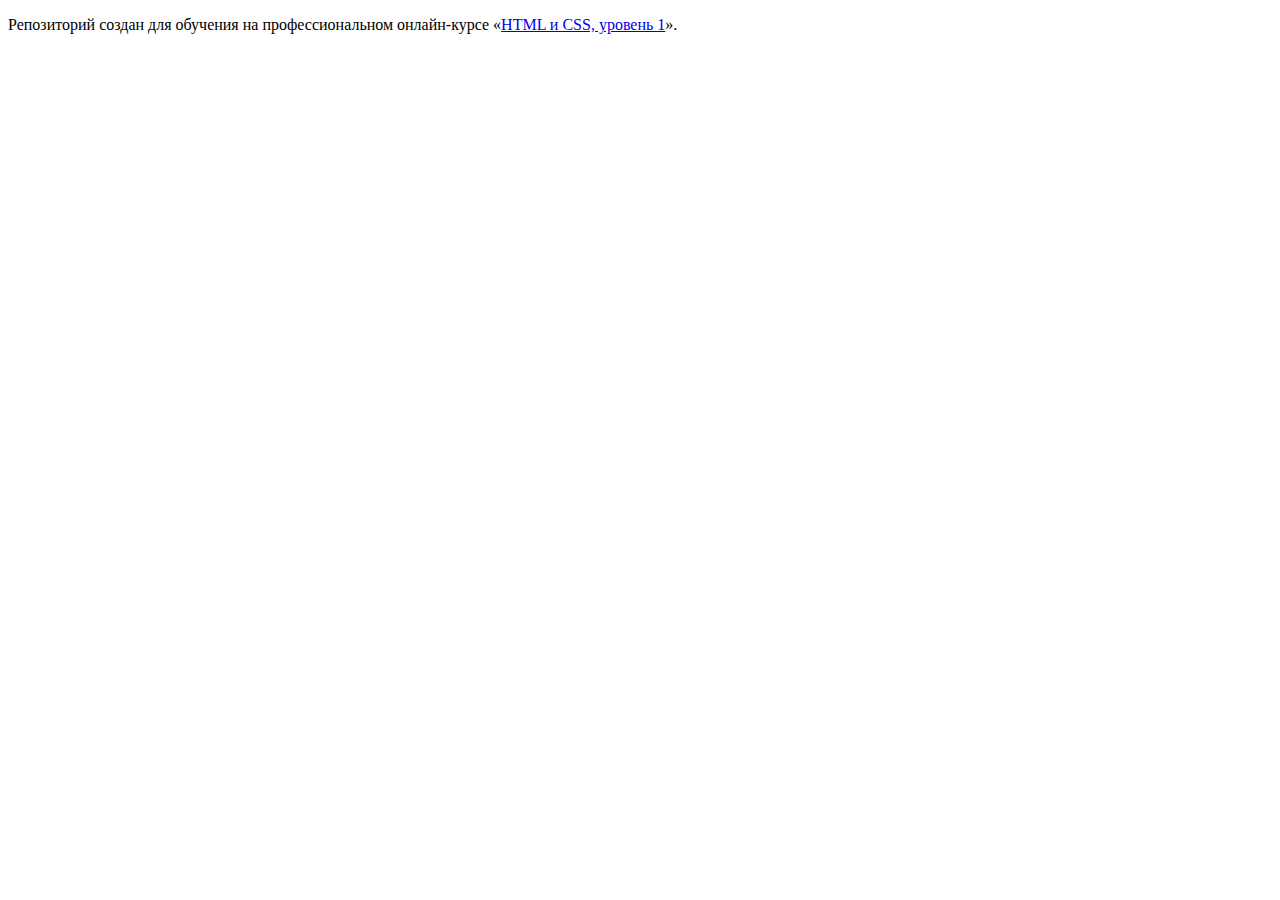
==== index.html @ ccfa24c3 ":hatching_chick:" ====
<!DOCTYPE html>
<html lang="ru">
  <head>
    <meta charset="utf-8">
    <title>HTML Academy: Барбершоп</title>
  </head>
  <body>

    <p>Репозиторий создан для обучения на профессиональном онлайн‑курсе «<a href="https://htmlacademy.ru/intensive/htmlcss">HTML и CSS, уровень 1</a>».</p>

  </body>
</html>
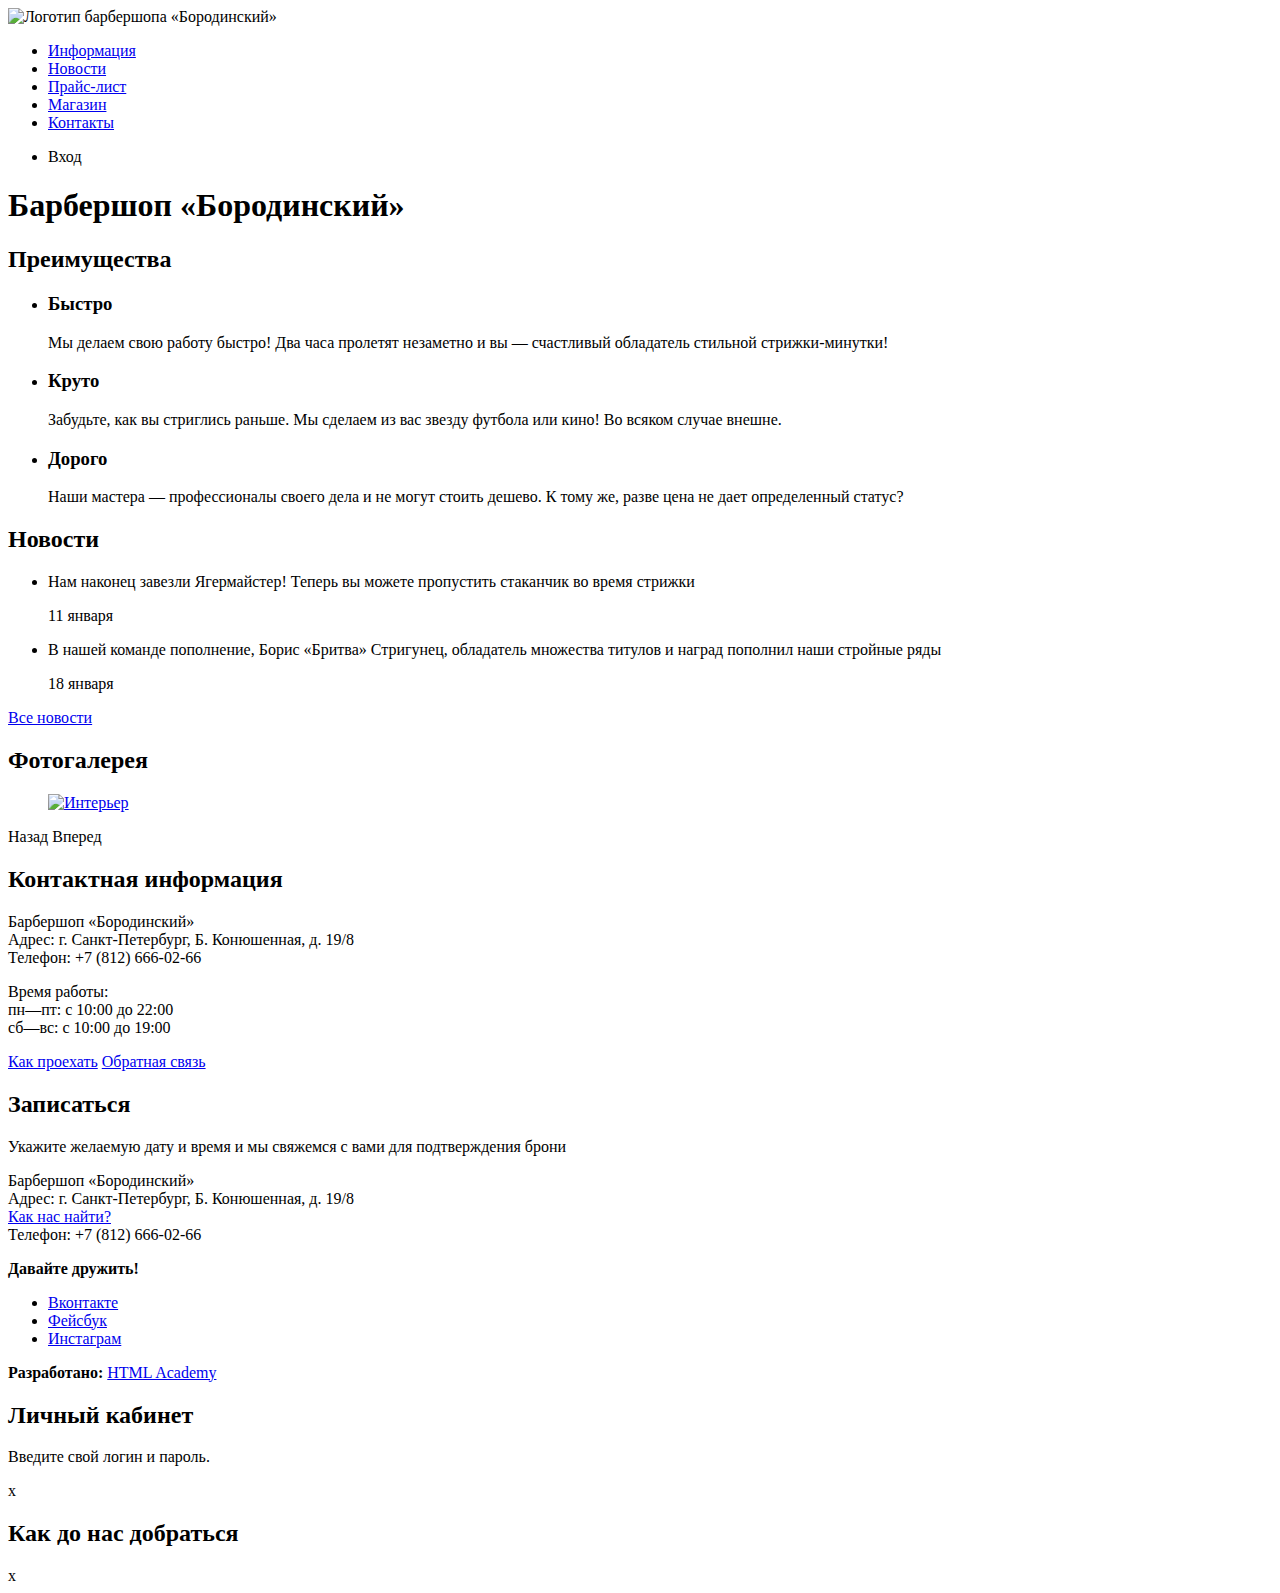
==== commit 868f2063: "Тренировка верстки" ====
--- a/index.html
+++ b/index.html
@@ -2,11 +2,125 @@
 <html lang="ru">
   <head>
     <meta charset="utf-8">
-    <title>HTML Academy: Барбершоп</title>
+    <title>Барбершоп «Бородинский»</title>
   </head>
   <body>
+    <header class="main-header">
+      <nav class="main-navigation">
+        <a class="main-header-logo">
+          <img src="img/index-logo.svg" width="368" height="153" alt="Логотип барбершопа «Бородинский»">
+        </a>
+        <ul class="site-navigation">
+          <li><a href="info.html">Информация</a></li>
+          <li><a href="news.html">Новости</a></li>
+          <li><a href="price.html">Прайс-лист</a></li>
+          <li><a href="catalog.html">Магазин</a></li>
+          <li><a href="contacts.html">Контакты</a></li>
+        </ul>
+        <ul class="user-navigation">
+          <li class="login-link">Вход</li>
+        </ul>
+      </nav>
+    </header>
+    <main class="container">
 
-    <p>Репозиторий создан для обучения на профессиональном онлайн‑курсе «<a href="https://htmlacademy.ru/intensive/htmlcss">HTML и CSS, уровень 1</a>».</p>
+      <h1 class="visually-hidden">Барбершоп «Бородинский»</h1>
 
+      <section class="features">
+        <h2 class="visually-hidden">Преимущества</h2>
+        <ul class="features-list">
+          <li class="feature-item">
+            <h3>Быстро</h3>
+            <p>Мы делаем свою работу быстро! Два часа пролетят незаметно и вы — счастливый обладатель стильной стрижки-минутки!</p>
+          </li>
+          <li class="feature-item">
+            <h3>Круто</h3>
+            <p>Забудьте, как вы стриглись раньше. Мы сделаем из вас звезду футбола или кино! Во всяком случае внешне.</p>
+          </li>
+          <li class="feature-item">
+            <h3>Дорого</h3>
+            <p>Наши мастера — профессионалы своего дела и не могут стоить дешево. К тому же, разве цена не дает определенный статус?</p>
+          </li>
+        </ul>
+      </section>
+
+      <section class="news">
+        <h2>Новости</h2>
+        <ul class="news-list">
+          <li class="news-item">
+            <p>Нам наконец завезли Ягермайстер! Теперь вы можете пропустить стаканчик во время стрижки</p>
+            <time datetime="2016-01-11">11 января</time>
+          </li>
+          <li class="news-item">
+            <p>В нашей команде пополнение, Борис «Бритва» Стригунец, обладатель множества титулов и наград пополнил наши стройные ряды</p>
+            <time datetime="2016-01-18">18 января</time>
+          </li>
+        </ul>
+        <a class="button" href="news.html">Все новости</a>
+      </section>
+
+      <section class="gallery">
+        <h2>Фотогалерея</h2>
+        <figure class="gallery-content">
+          <a href="#"><img src="img/studio.jpg" width="286" height="164" alt="Интерьер"></a>
+        </figure>
+        <span class="button gallery-button gallery-button-back">Назад</span>
+        <span class="button gallery-button gallery-button-next">Вперед</span>
+      </section>
+
+       <section class="contacts">
+        <h2>Контактная информация</h2>
+        <p>
+           Барбершоп «Бородинский»<br>
+           Адрес: г. Санкт-Петербург, Б. Конюшенная, д. 19/8<br>
+           Телефон: +7 (812) 666-02-66
+        </p>
+        <p>
+          Время работы:<br>
+          пн—пт: с 10:00 до 22:00<br>
+          сб—вс: с 10:00 до 19:00
+        </p>
+        <a class="button" href="map.html">Как проехать</a>
+        <a class="button" href="contacts.html">Обратная связь</a>
+      </section>
+
+      <section class="appointment">
+        <h2>Записаться</h2>
+        <p class="appointment-info">Укажите желаемую дату и время и мы свяжемся с вами для подтверждения брони</p>
+        <!-- Здесь будет форма -->
+      </section>
+    </main>
+    <footer class="main-footer">
+      <p class="footer-contacts">
+        Барбершоп «Бородинский»<br>
+        Адрес: г. Санкт-Петербург, Б. Конюшенная, д. 19/8<br>
+        <a href="map.html">Как нас найти?</a><br>
+        Телефон: +7 (812) 666-02-66
+      </p>
+      <div class="footer-social">
+        <b>Давайте дружить!</b>
+        <ul>
+          <li><a class="social-button" href="#">Вконтакте</a></li>
+          <li><a class="social-button" href="#">Фейсбук</a></li>
+          <li><a class="social-button" href="#">Инстаграм</a></li>
+        </ul>
+      </div>
+      <p class="footer-copyright">
+        <b>Разработано:</b>
+        <a class="button" href="https://htmlacademy.ru">HTML Academy</a>
+      </p>
+    </footer>
+
+    <section class="modal modal-login">
+      <h2>Личный кабинет</h2>
+      <p>Введите свой логин и пароль.</p>
+      <!-- Здесь будет форма -->
+      <span class="modal-close">x</span>
+    </section>
+
+    <section class="modal modal-map">
+      <h2 class="visually-hidden">Как до нас добраться</h2>
+      <span class="modal-close">x</span>
+    </section>
   </body>
 </html>
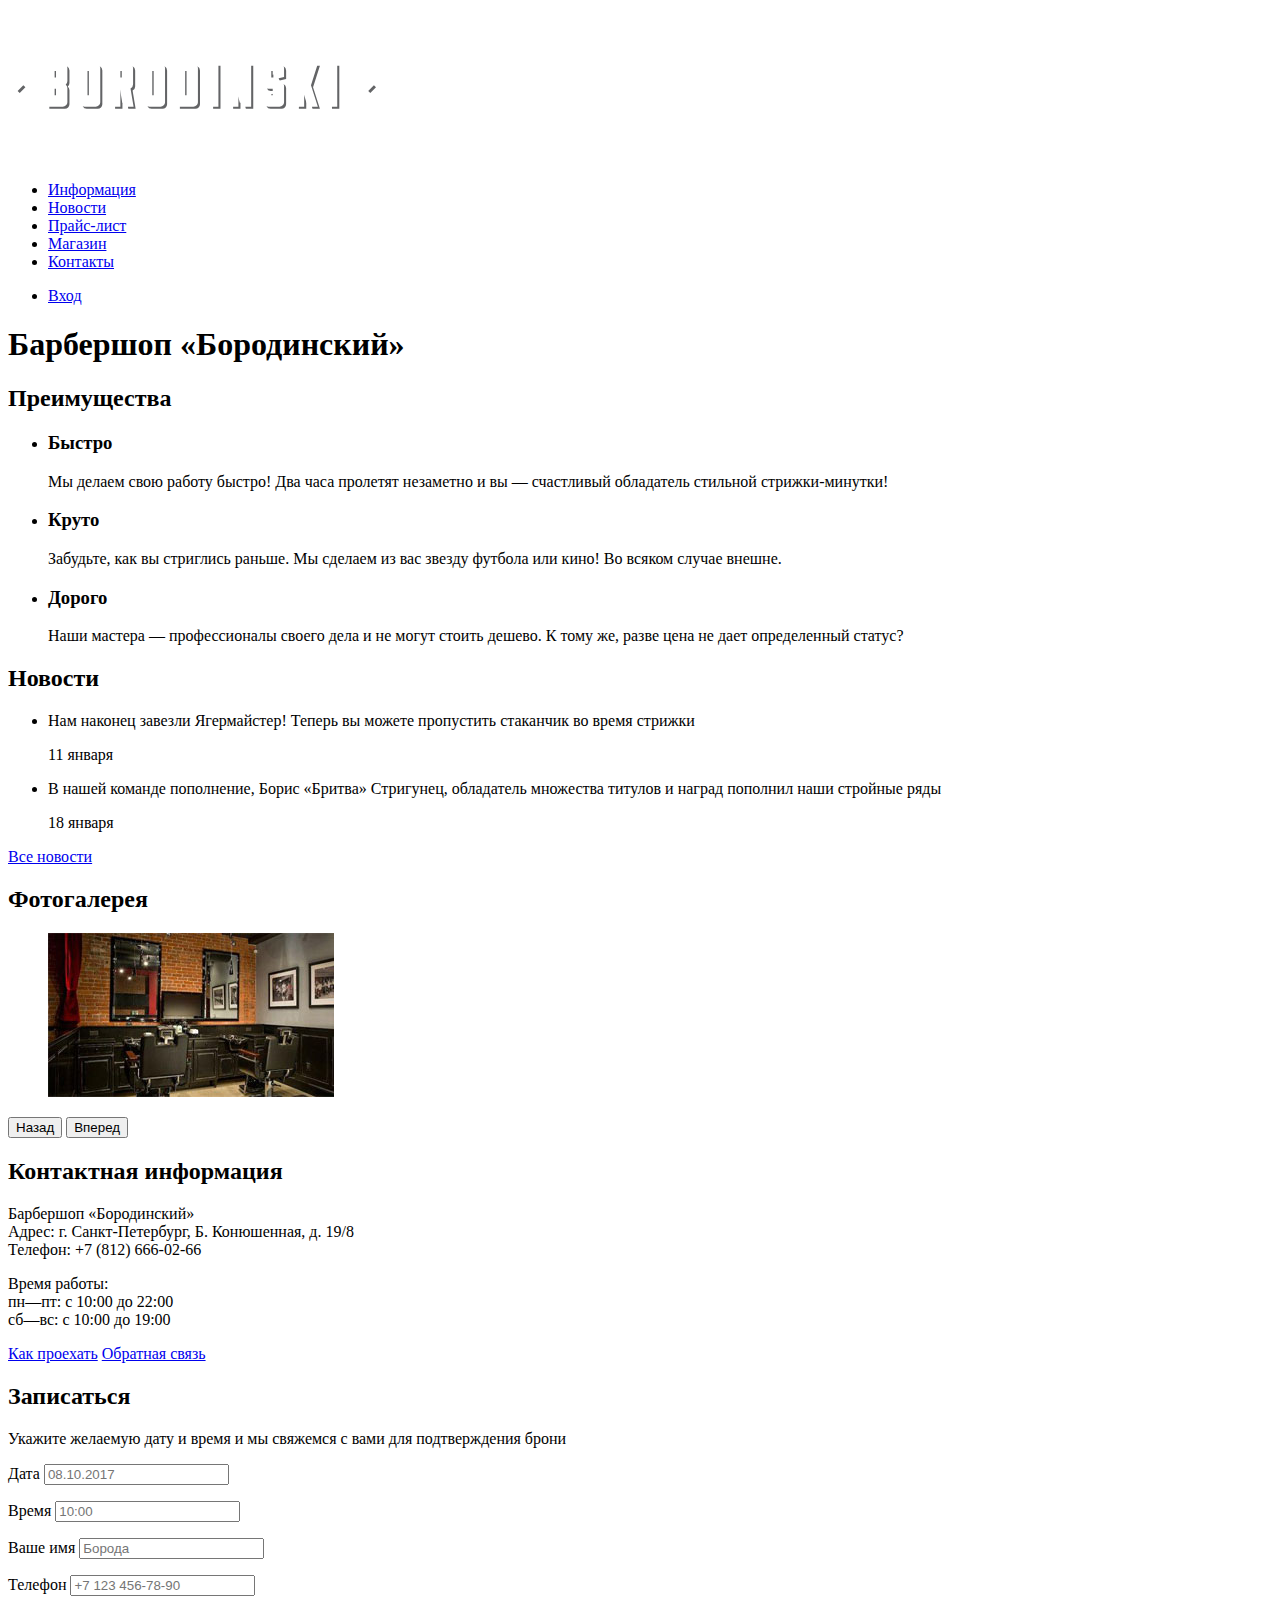
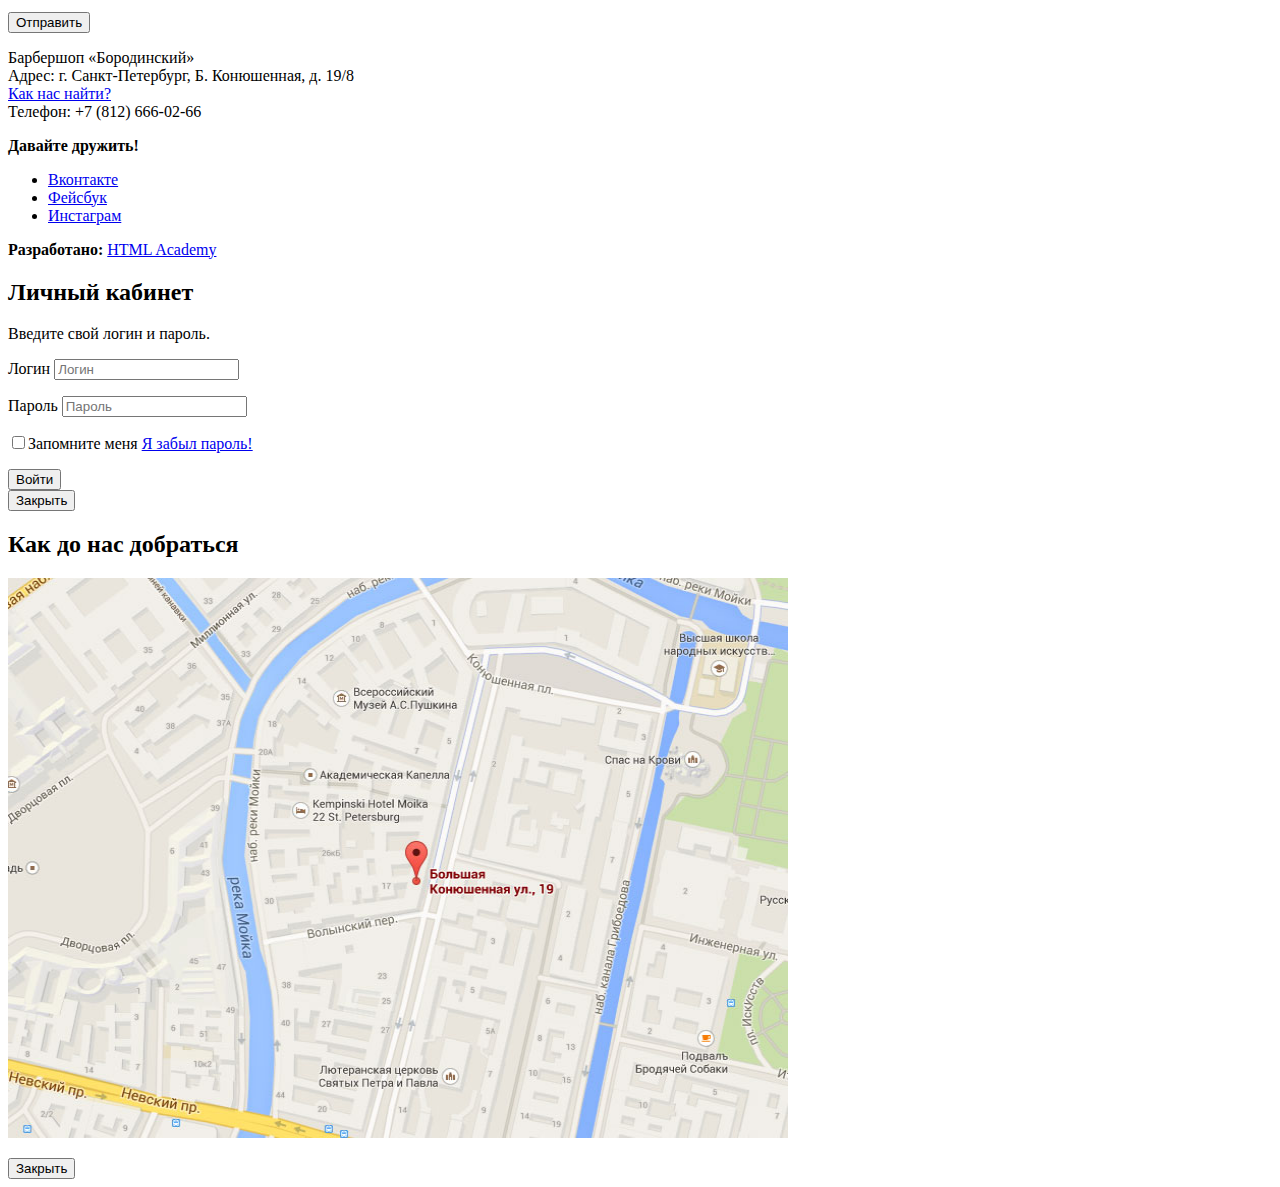
==== commit bb72046f: "Добавлены кнопки, формы" ====
--- a/index.html
+++ b/index.html
@@ -18,7 +18,9 @@
           <li><a href="contacts.html">Контакты</a></li>
         </ul>
         <ul class="user-navigation">
-          <li class="login-link">Вход</li>
+          <li>
+            <a class="login-link" href="login.html">Вход</a>
+          </li>
         </ul>
       </nav>
     </header>
@@ -64,8 +66,8 @@
         <figure class="gallery-content">
           <a href="#"><img src="img/studio.jpg" width="286" height="164" alt="Интерьер"></a>
         </figure>
-        <span class="button gallery-button gallery-button-back">Назад</span>
-        <span class="button gallery-button gallery-button-next">Вперед</span>
+        <button class="button gallery-button gallery-button-back" type="button">Назад</button>
+        <button class="button gallery-button gallery-button-next" type="button">Вперед</button>
       </section>
 
        <section class="contacts">
@@ -87,7 +89,25 @@
       <section class="appointment">
         <h2>Записаться</h2>
         <p class="appointment-info">Укажите желаемую дату и время и мы свяжемся с вами для подтверждения брони</p>
-        <!-- Здесь будет форма -->
+        <form class="appointment-form" action="https://echo.htmlacademy.ru" method="post">
+          <p class="appointment-item">
+            <label for="appointment-date">Дата</label>
+            <input type="text" id="appointment-date" name="date" value="" placeholder="08.10.2017">
+          </p>
+          <p class="appointment-item">
+            <label for="appointment-time">Время</label>
+            <input type="text" id="appointment-time" name="time" value="" placeholder="10:00">
+          </p>
+          <p>
+            <label for="appointment-name">Ваше имя</label>
+            <input type="text" id="appointment-name" name="name" value="" placeholder="Борода">
+          </p>
+          <p>
+            <label for="appointment-tel">Телефон</label>
+            <input type="tel" id="appointment-tel" name="phone" value="" placeholder="+7 123 456-78-90">
+          </p>
+          <button class="button" type="submit">Отправить</button>
+        </form>
       </section>
     </main>
     <footer class="main-footer">
@@ -114,13 +134,32 @@
     <section class="modal modal-login">
       <h2>Личный кабинет</h2>
       <p>Введите свой логин и пароль.</p>
-      <!-- Здесь будет форма -->
-      <span class="modal-close">x</span>
+      <form class="login-form" action="https:/echo.htmlacademy.ru" method="post">
+        <p>
+          <label class="visually-hidden" for="user-login">Логин</label>
+          <input class="login-icon-user" id="user-login" type="text" name="login" placeholder="Логин">
+        </p>
+        <p>
+          <label class="visually-hidden" for="user-password">Пароль</label>
+          <input class="login-icon-password" id="user-password" type="password" name="password" placeholder="Пароль">
+        </p>
+        <p class="login-password-info">
+          <label class="login-checkbox"><input type="checkbox" name="remember">Запомните меня</label>
+          <a class="restore" href="#">Я забыл пароль!</a>
+        </p>
+        <button class="button" type="submit">
+          Войти
+        </button>
+      </form>
+      <button class="modal-close" type="button">Закрыть</button>
     </section>
 
     <section class="modal modal-map">
       <h2 class="visually-hidden">Как до нас добраться</h2>
-      <span class="modal-close">x</span>
+      <p>
+        <img src="img/map.jpg" width="780" height="560" alt="Офис компании по адресу ул. Большая Конюшенная 19/8, Санкт-Петербург">
+      </p>
+      <button class="modal-close" type="button">Закрыть</button>
     </section>
   </body>
 </html>
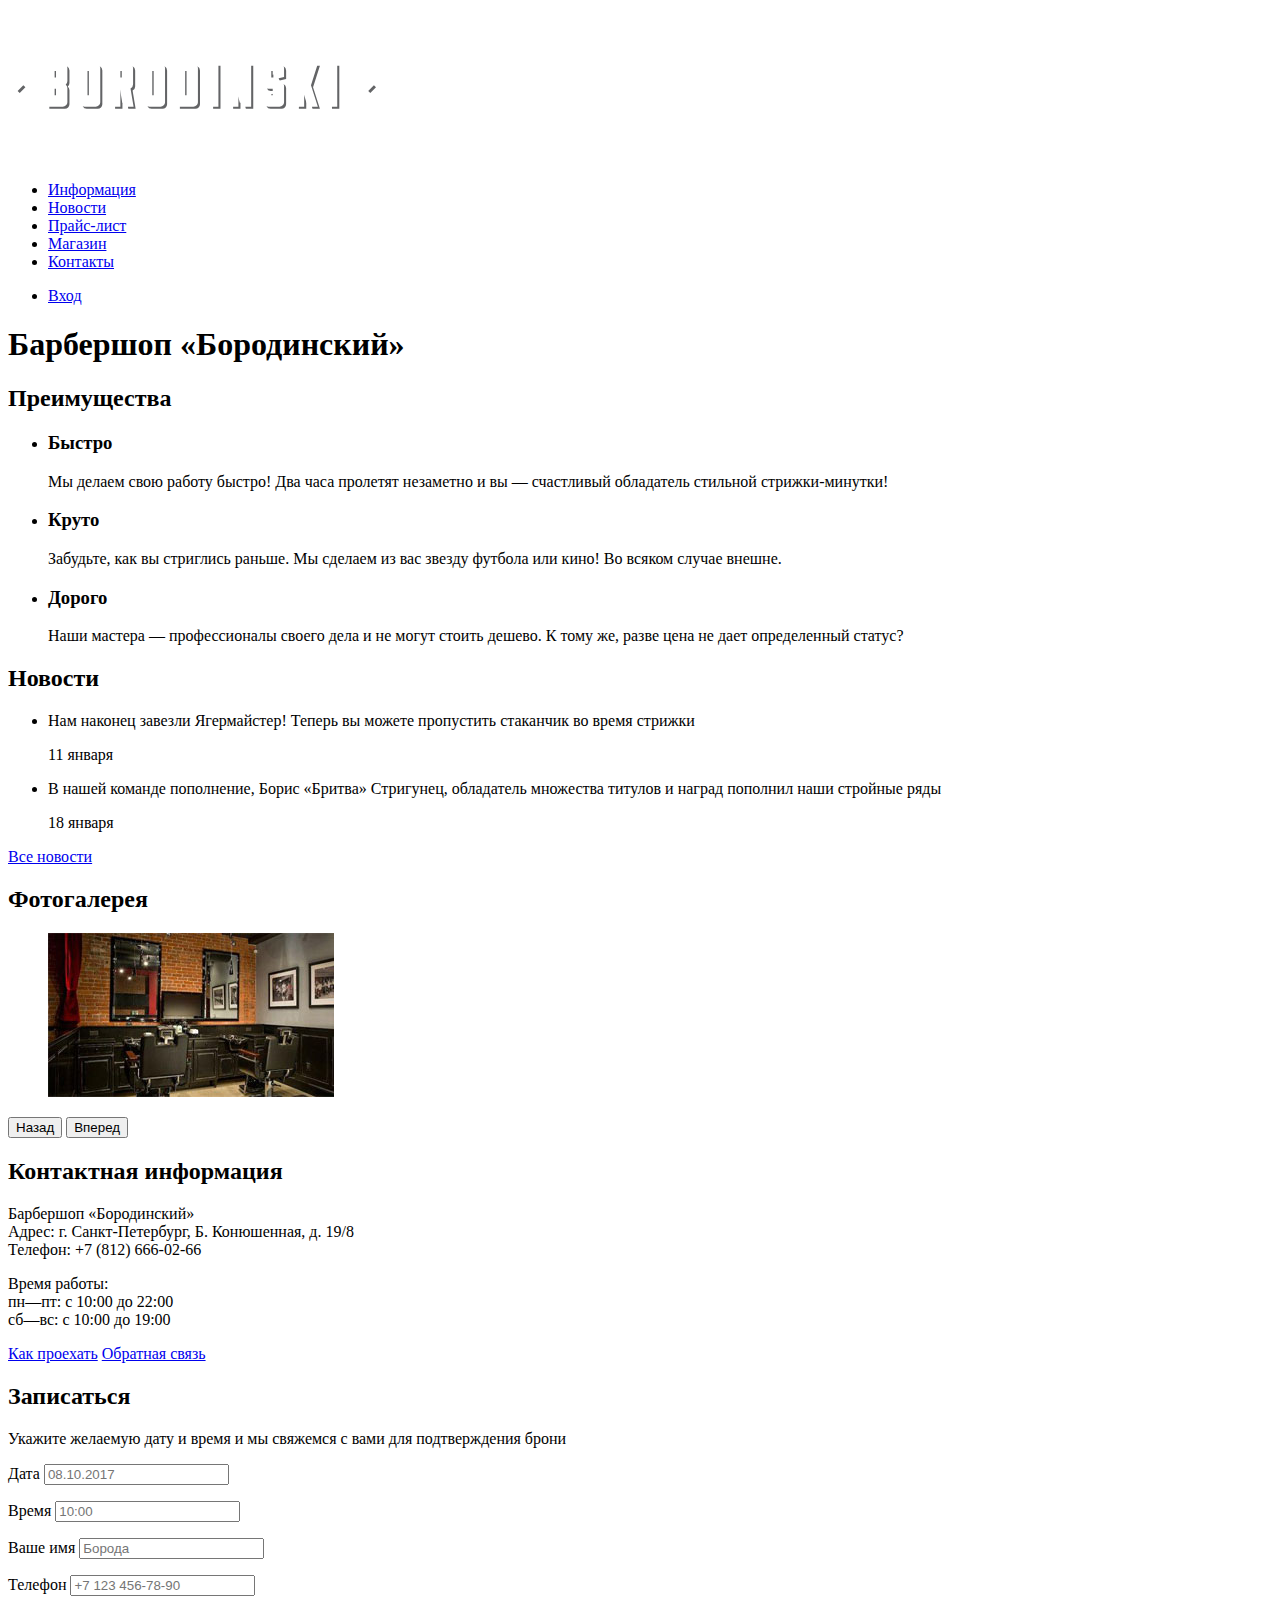
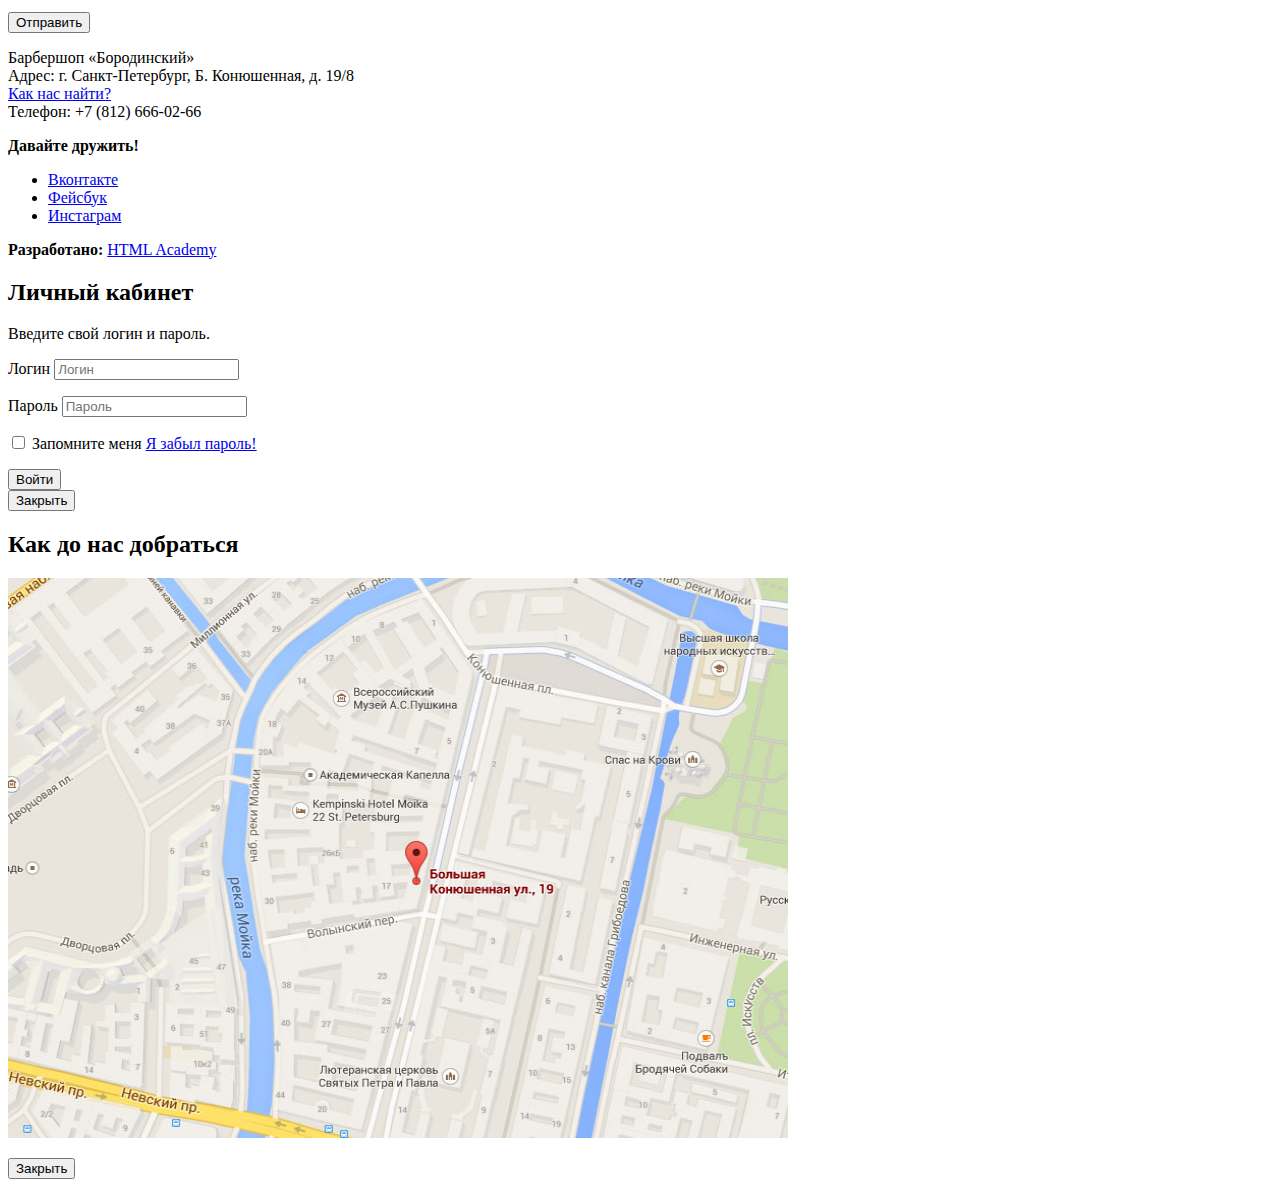
==== commit a8cc9456: "Сделана базовая стилизация страницы Барбершопа" ====
--- a/index.html
+++ b/index.html
@@ -3,6 +3,8 @@
   <head>
     <meta charset="utf-8">
     <title>Барбершоп «Бородинский»</title>
+    <link href="https://fonts.googleapis.com/css?family=PT+Sans+Narrow:400,700&amp;subset=latin,cyrillic" rel="stylesheet">
+    <link href="css/normalize.css" rel="stylesheet">
   </head>
   <body>
     <header class="main-header">
@@ -46,69 +48,73 @@
         </ul>
       </section>
 
-      <section class="news">
-        <h2>Новости</h2>
-        <ul class="news-list">
-          <li class="news-item">
-            <p>Нам наконец завезли Ягермайстер! Теперь вы можете пропустить стаканчик во время стрижки</p>
-            <time datetime="2016-01-11">11 января</time>
-          </li>
-          <li class="news-item">
-            <p>В нашей команде пополнение, Борис «Бритва» Стригунец, обладатель множества титулов и наград пополнил наши стройные ряды</p>
-            <time datetime="2016-01-18">18 января</time>
-          </li>
-        </ul>
-        <a class="button" href="news.html">Все новости</a>
-      </section>
+      <div class="index-columns">
+        <section class="news">
+          <h2>Новости</h2>
+          <ul class="news-list">
+            <li class="news-item">
+              <p>Нам наконец завезли Ягермайстер! Теперь вы можете пропустить стаканчик во время стрижки</p>
+              <time datetime="2016-01-11">11 января</time>
+            </li>
+            <li class="news-item">
+              <p>В нашей команде пополнение, Борис «Бритва» Стригунец, обладатель множества титулов и наград пополнил наши стройные ряды</p>
+              <time datetime="2016-01-18">18 января</time>
+            </li>
+          </ul>
+          <a class="button" href="news.html">Все новости</a>
+        </section>
 
-      <section class="gallery">
-        <h2>Фотогалерея</h2>
-        <figure class="gallery-content">
-          <a href="#"><img src="img/studio.jpg" width="286" height="164" alt="Интерьер"></a>
-        </figure>
-        <button class="button gallery-button gallery-button-back" type="button">Назад</button>
-        <button class="button gallery-button gallery-button-next" type="button">Вперед</button>
-      </section>
+        <section class="gallery">
+          <h2>Фотогалерея</h2>
+          <figure class="gallery-content">
+            <a href="#"><img src="img/studio.jpg" width="286" height="164" alt="Интерьер"></a>
+          </figure>
+          <button class="button gallery-button gallery-button-back" type="button">Назад</button>
+          <button class="button gallery-button gallery-button-next" type="button">Вперед</button>
+        </section>
+      </div>
 
-       <section class="contacts">
-        <h2>Контактная информация</h2>
-        <p>
-           Барбершоп «Бородинский»<br>
-           Адрес: г. Санкт-Петербург, Б. Конюшенная, д. 19/8<br>
-           Телефон: +7 (812) 666-02-66
-        </p>
-        <p>
-          Время работы:<br>
-          пн—пт: с 10:00 до 22:00<br>
-          сб—вс: с 10:00 до 19:00
-        </p>
-        <a class="button" href="map.html">Как проехать</a>
-        <a class="button" href="contacts.html">Обратная связь</a>
-      </section>
-
-      <section class="appointment">
-        <h2>Записаться</h2>
-        <p class="appointment-info">Укажите желаемую дату и время и мы свяжемся с вами для подтверждения брони</p>
-        <form class="appointment-form" action="https://echo.htmlacademy.ru" method="post">
-          <p class="appointment-item">
-            <label for="appointment-date">Дата</label>
-            <input type="text" id="appointment-date" name="date" value="" placeholder="08.10.2017">
-          </p>
-          <p class="appointment-item">
-            <label for="appointment-time">Время</label>
-            <input type="text" id="appointment-time" name="time" value="" placeholder="10:00">
+      <div class="index-columns">
+        <section class="contacts">
+          <h2>Контактная информация</h2>
+          <p>
+             Барбершоп «Бородинский»<br>
+             Адрес: г. Санкт-Петербург, Б. Конюшенная, д. 19/8<br>
+             Телефон: +7 (812) 666-02-66
           </p>
           <p>
-            <label for="appointment-name">Ваше имя</label>
-            <input type="text" id="appointment-name" name="name" value="" placeholder="Борода">
+            Время работы:<br>
+            пн—пт: с 10:00 до 22:00<br>
+            сб—вс: с 10:00 до 19:00
           </p>
-          <p>
-            <label for="appointment-tel">Телефон</label>
-            <input type="tel" id="appointment-tel" name="phone" value="" placeholder="+7 123 456-78-90">
-          </p>
-          <button class="button" type="submit">Отправить</button>
-        </form>
-      </section>
+          <a class="button" href="map.html">Как проехать</a>
+          <a class="button" href="contacts.html">Обратная связь</a>
+        </section>
+
+        <section class="appointment">
+          <h2>Записаться</h2>
+          <p class="appointment-info">Укажите желаемую дату и время и мы свяжемся с вами для подтверждения брони</p>
+          <form class="appointment-form" action="https://echo.htmlacademy.ru" method="post">
+            <p class="appointment-item">
+              <label for="appointment-date">Дата</label>
+              <input id="appointment-date" type="text" name="date" value="" placeholder="08.10.2017">
+            </p>
+            <p class="appointment-item">
+              <label for="appointment-time">Время</label>
+              <input id="appointment-time" type="text" name="time" value="" placeholder="10:00">
+            </p>
+            <p class="appointment-item">
+              <label for="appointment-name">Ваше имя</label>
+              <input id="appointment-name" type="text" name="name" value="" placeholder="Борода">
+            </p>
+            <p class="appointment-item">
+              <label for="appointment-phone">Телефон</label>
+              <input id="appointment-phone" type="tel" name="phone" value="" placeholder="+7 123 456-78-90">
+            </p>
+            <button class="button" type="submit">Отправить</button>
+          </form>
+        </section>
+      </div>
     </main>
     <footer class="main-footer">
       <p class="footer-contacts">
@@ -134,7 +140,7 @@
     <section class="modal modal-login">
       <h2>Личный кабинет</h2>
       <p>Введите свой логин и пароль.</p>
-      <form class="login-form" action="https:/echo.htmlacademy.ru" method="post">
+      <form class="login-form" action="https://echo.htmlacademy.ru" method="post">
         <p>
           <label class="visually-hidden" for="user-login">Логин</label>
           <input class="login-icon-user" id="user-login" type="text" name="login" placeholder="Логин">
@@ -144,12 +150,14 @@
           <input class="login-icon-password" id="user-password" type="password" name="password" placeholder="Пароль">
         </p>
         <p class="login-password-info">
-          <label class="login-checkbox"><input type="checkbox" name="remember">Запомните меня</label>
+          <label class="login-checkbox">
+            <input type="checkbox" name="remember" class="visually-hidden">
+            <span class="checkbox-indicator"></span>
+            Запомните меня
+          </label>
           <a class="restore" href="#">Я забыл пароль!</a>
         </p>
-        <button class="button" type="submit">
-          Войти
-        </button>
+        <button class="button" type="submit">Войти</button>
       </form>
       <button class="modal-close" type="button">Закрыть</button>
     </section>
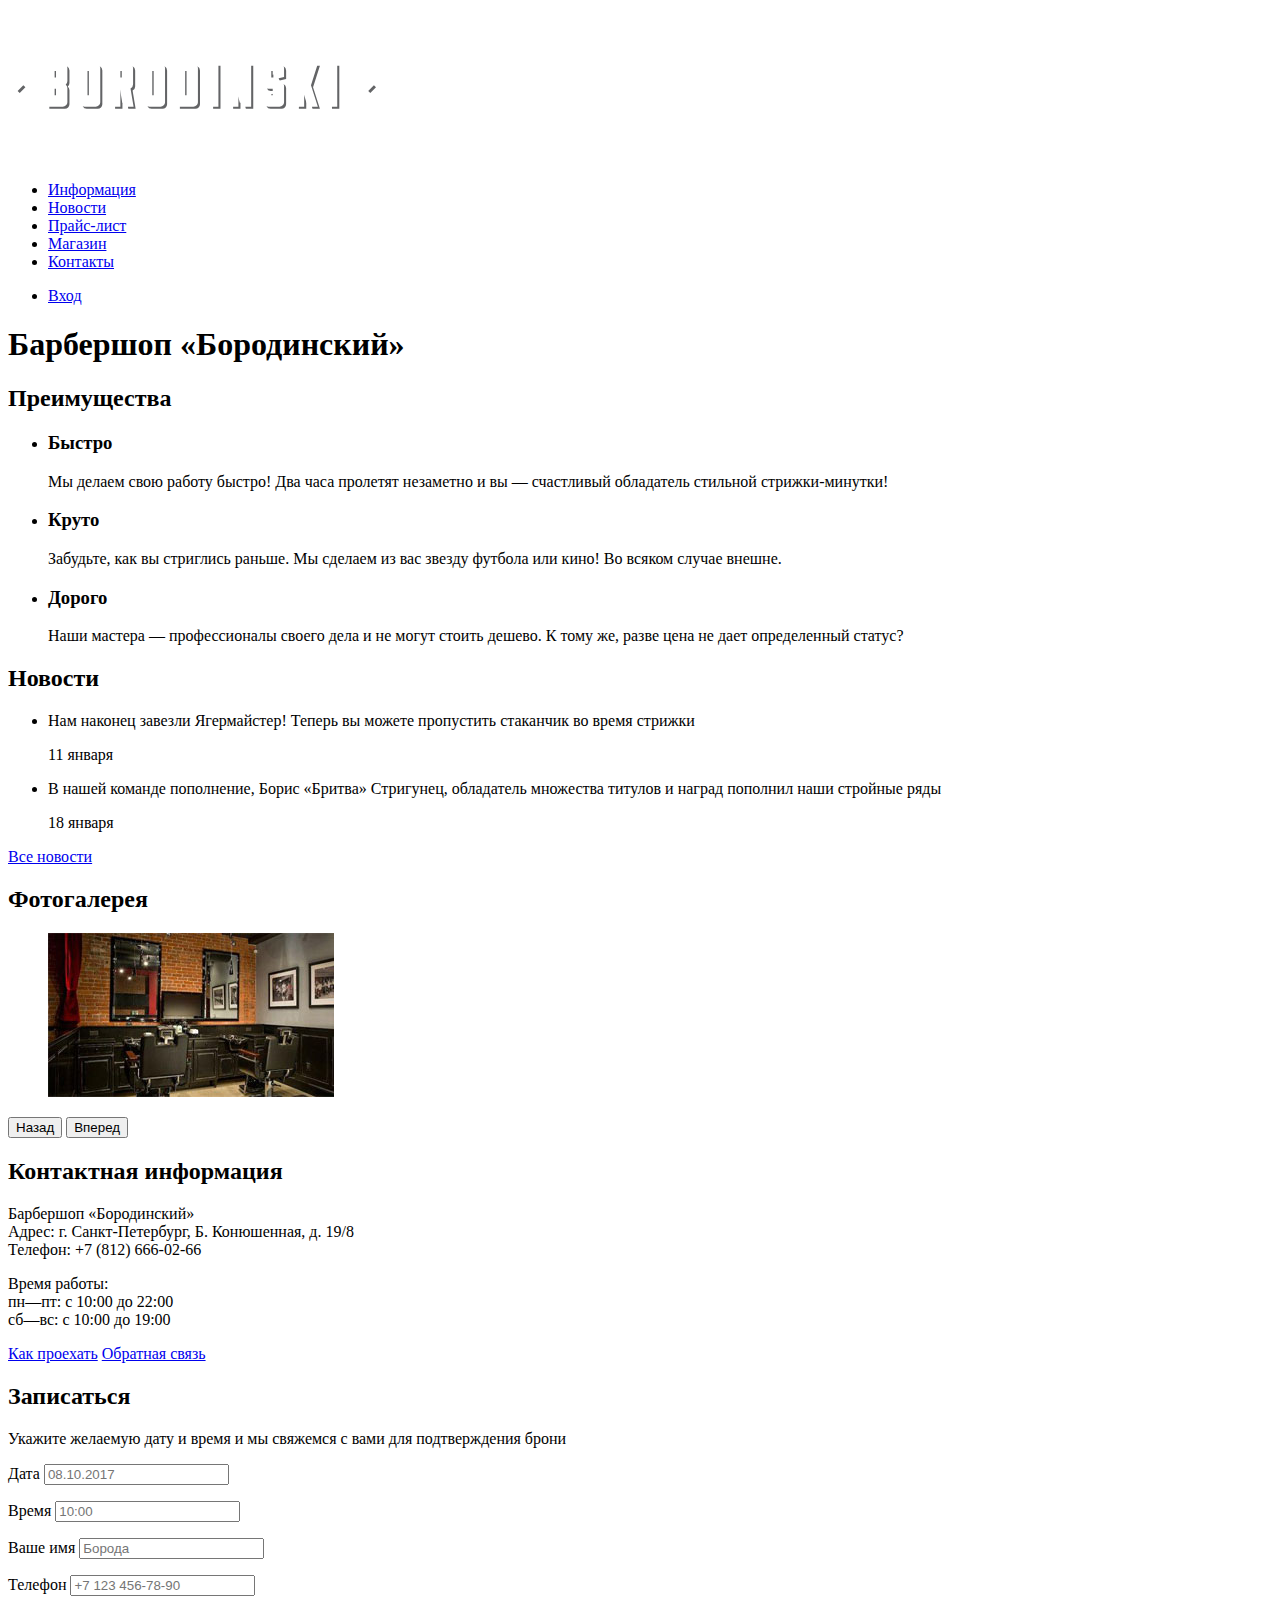
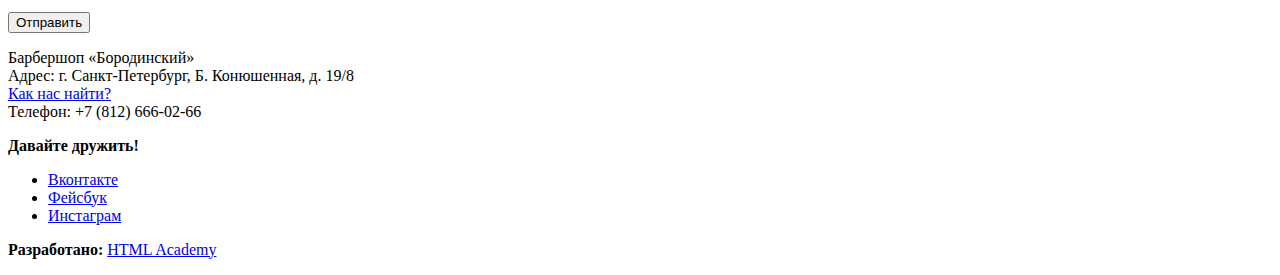
==== commit 71067786: "Построение сетки страниц" ====
--- a/index.html
+++ b/index.html
@@ -1,17 +1,21 @@
 <!DOCTYPE html>
 <html lang="ru">
-  <head>
-    <meta charset="utf-8">
-    <title>Барбершоп «Бородинский»</title>
-    <link href="https://fonts.googleapis.com/css?family=PT+Sans+Narrow:400,700&amp;subset=latin,cyrillic" rel="stylesheet">
-    <link href="css/normalize.css" rel="stylesheet">
-  </head>
-  <body>
-    <header class="main-header">
-      <nav class="main-navigation">
-        <a class="main-header-logo">
-          <img src="img/index-logo.svg" width="368" height="153" alt="Логотип барбершопа «Бородинский»">
-        </a>
+<head>
+  <meta charset="UTF-8">
+  <title>Барбершоп «Бородинский»</title>
+  <link href="https://fonts.googleapis.com/css?family=PT+Sans+Narrow:400,700&amp;subset=latin,cyrillic" rel="stylesheet">
+  <link href="css/normalize.css" rel="stylesheet">
+</head>
+
+<body>
+
+<header class="main-header">
+  <nav class="main-navigation">
+    <a class="main-header-logo">
+      <img src="img/index-logo.svg" width="368" height="153" alt="Логотип барбершопа «Бородинский»">
+    </a>
+    <div class="main-navigation-wrapper">
+      <div class="container">
         <ul class="site-navigation">
           <li><a href="info.html">Информация</a></li>
           <li><a href="news.html">Новости</a></li>
@@ -20,154 +24,126 @@
           <li><a href="contacts.html">Контакты</a></li>
         </ul>
         <ul class="user-navigation">
-          <li>
-            <a class="login-link" href="login.html">Вход</a>
-          </li>
+          <li><a class="login-link" href="login.html">Вход</a></li>
         </ul>
-      </nav>
-    </header>
-    <main class="container">
+      </div>
+    </div>
+  </nav>
+</header>
 
-      <h1 class="visually-hidden">Барбершоп «Бородинский»</h1>
+<main class="container">
 
-      <section class="features">
-        <h2 class="visually-hidden">Преимущества</h2>
-        <ul class="features-list">
-          <li class="feature-item">
-            <h3>Быстро</h3>
-            <p>Мы делаем свою работу быстро! Два часа пролетят незаметно и вы — счастливый обладатель стильной стрижки-минутки!</p>
-          </li>
-          <li class="feature-item">
-            <h3>Круто</h3>
-            <p>Забудьте, как вы стриглись раньше. Мы сделаем из вас звезду футбола или кино! Во всяком случае внешне.</p>
-          </li>
-          <li class="feature-item">
-            <h3>Дорого</h3>
-            <p>Наши мастера — профессионалы своего дела и не могут стоить дешево. К тому же, разве цена не дает определенный статус?</p>
-          </li>
-        </ul>
-      </section>
+  <h1 class="visually-hidden">Барбершоп «Бородинский»</h1>
 
-      <div class="index-columns">
-        <section class="news">
-          <h2>Новости</h2>
-          <ul class="news-list">
-            <li class="news-item">
-              <p>Нам наконец завезли Ягермайстер! Теперь вы можете пропустить стаканчик во время стрижки</p>
-              <time datetime="2016-01-11">11 января</time>
-            </li>
-            <li class="news-item">
-              <p>В нашей команде пополнение, Борис «Бритва» Стригунец, обладатель множества титулов и наград пополнил наши стройные ряды</p>
-              <time datetime="2016-01-18">18 января</time>
-            </li>
-          </ul>
-          <a class="button" href="news.html">Все новости</a>
-        </section>
+  <section class="features">
+    <h2 class="visually-hidden">Преимущества</h2>
+    <ul class="features-list">
+      <li class="feature-item">
+        <h3>Быстро</h3>
+        <p>Мы делаем свою работу быстро! Два часа пролетят незаметно и вы — счастливый обладатель стильной стрижки-минутки!</p>
+      </li>
+      <li class="feature-item">
+        <h3>Круто</h3>
+        <p>Забудьте, как вы стриглись раньше. Мы сделаем из вас звезду футбола или кино! Во всяком случае внешне.</p>
+      </li>
+      <li class="feature-item">
+        <h3>Дорого</h3>
+        <p>Наши мастера — профессионалы своего дела и не могут стоить дешево. К тому же, разве цена не дает определенный статус?</p>
+      </li>
+    </ul>
+  </section>
 
-        <section class="gallery">
-          <h2>Фотогалерея</h2>
-          <figure class="gallery-content">
-            <a href="#"><img src="img/studio.jpg" width="286" height="164" alt="Интерьер"></a>
-          </figure>
-          <button class="button gallery-button gallery-button-back" type="button">Назад</button>
-          <button class="button gallery-button gallery-button-next" type="button">Вперед</button>
-        </section>
-      </div>
+  <div class="index-columns">
+    <section class="news">
+      <h2>Новости</h2>
+      <ul class="news-list">
+        <li class="news-item">
+          <p>Нам наконец завезли Ягермайстер! Теперь вы можете пропустить стаканчик во время стрижки</p>
+          <time datetime="2016-01-11">11 января</time>
+        </li>
+        <li class="news-item">
+          <p>В нашей команде пополнение, Борис «Бритва» Стригунец, обладатель множества титулов и наград пополнил наши стройные ряды</p>
+          <time datetime="2016-01-18">18 января</time>
+        </li>
+      </ul>
+      <a class="button" href="news.html">Все новости</a>
+    </section>
 
-      <div class="index-columns">
-        <section class="contacts">
-          <h2>Контактная информация</h2>
-          <p>
-             Барбершоп «Бородинский»<br>
-             Адрес: г. Санкт-Петербург, Б. Конюшенная, д. 19/8<br>
-             Телефон: +7 (812) 666-02-66
-          </p>
-          <p>
-            Время работы:<br>
-            пн—пт: с 10:00 до 22:00<br>
-            сб—вс: с 10:00 до 19:00
-          </p>
-          <a class="button" href="map.html">Как проехать</a>
-          <a class="button" href="contacts.html">Обратная связь</a>
-        </section>
+    <section class="gallery">
+      <h2>Фотогалерея</h2>
+      <figure class="gallery-content">
+        <a href="#"><img src="img/studio.jpg" width="286" height="164" alt="Интерьер"></a>
+      </figure>
+      <button class="button gallery-button gallery-button-back" type="button">Назад</button>
+      <button class="button gallery-button gallery-button-next" type="button">Вперед</button>
+    </section>
+  </div>
 
-        <section class="appointment">
-          <h2>Записаться</h2>
-          <p class="appointment-info">Укажите желаемую дату и время и мы свяжемся с вами для подтверждения брони</p>
-          <form class="appointment-form" action="https://echo.htmlacademy.ru" method="post">
-            <p class="appointment-item">
-              <label for="appointment-date">Дата</label>
-              <input id="appointment-date" type="text" name="date" value="" placeholder="08.10.2017">
-            </p>
-            <p class="appointment-item">
-              <label for="appointment-time">Время</label>
-              <input id="appointment-time" type="text" name="time" value="" placeholder="10:00">
-            </p>
-            <p class="appointment-item">
-              <label for="appointment-name">Ваше имя</label>
-              <input id="appointment-name" type="text" name="name" value="" placeholder="Борода">
-            </p>
-            <p class="appointment-item">
-              <label for="appointment-phone">Телефон</label>
-              <input id="appointment-phone" type="tel" name="phone" value="" placeholder="+7 123 456-78-90">
-            </p>
-            <button class="button" type="submit">Отправить</button>
-          </form>
-        </section>
-      </div>
-    </main>
-    <footer class="main-footer">
-      <p class="footer-contacts">
+  <div class="index-columns">
+    <section class="contacts">
+      <h2>Контактная информация</h2>
+      <p>
         Барбершоп «Бородинский»<br>
         Адрес: г. Санкт-Петербург, Б. Конюшенная, д. 19/8<br>
-        <a href="map.html">Как нас найти?</a><br>
         Телефон: +7 (812) 666-02-66
       </p>
-      <div class="footer-social">
-        <b>Давайте дружить!</b>
-        <ul>
-          <li><a class="social-button" href="#">Вконтакте</a></li>
-          <li><a class="social-button" href="#">Фейсбук</a></li>
-          <li><a class="social-button" href="#">Инстаграм</a></li>
-        </ul>
-      </div>
-      <p class="footer-copyright">
-        <b>Разработано:</b>
-        <a class="button" href="https://htmlacademy.ru">HTML Academy</a>
+      <p>
+        Время работы:<br>
+        пн—пт: с 10:00 до 22:00<br>
+        сб—вс: с 10:00 до 19:00
       </p>
-    </footer>
-
-    <section class="modal modal-login">
-      <h2>Личный кабинет</h2>
-      <p>Введите свой логин и пароль.</p>
-      <form class="login-form" action="https://echo.htmlacademy.ru" method="post">
-        <p>
-          <label class="visually-hidden" for="user-login">Логин</label>
-          <input class="login-icon-user" id="user-login" type="text" name="login" placeholder="Логин">
-        </p>
-        <p>
-          <label class="visually-hidden" for="user-password">Пароль</label>
-          <input class="login-icon-password" id="user-password" type="password" name="password" placeholder="Пароль">
-        </p>
-        <p class="login-password-info">
-          <label class="login-checkbox">
-            <input type="checkbox" name="remember" class="visually-hidden">
-            <span class="checkbox-indicator"></span>
-            Запомните меня
-          </label>
-          <a class="restore" href="#">Я забыл пароль!</a>
-        </p>
-        <button class="button" type="submit">Войти</button>
-      </form>
-      <button class="modal-close" type="button">Закрыть</button>
+      <a class="button" href="map.html">Как проехать</a>
+      <a class="button" href="contacts.html">Обратная связь</a>
     </section>
 
-    <section class="modal modal-map">
-      <h2 class="visually-hidden">Как до нас добраться</h2>
-      <p>
-        <img src="img/map.jpg" width="780" height="560" alt="Офис компании по адресу ул. Большая Конюшенная 19/8, Санкт-Петербург">
-      </p>
-      <button class="modal-close" type="button">Закрыть</button>
+    <section class="appointment">
+      <h2>Записаться</h2>
+      <p class="appointment-info">Укажите желаемую дату и время и мы свяжемся с вами для подтверждения брони</p>
+      <form class="appointment-form" action="https://echo.htmlacademy.ru" method="post">
+        <p class="appointment-item">
+          <label for="appointment-date">Дата</label>
+          <input id="appointment-date" type="text" name="date" value="" placeholder="08.10.2017">
+        </p>
+        <p class="appointment-item">
+          <label for="appointment-time">Время</label>
+          <input id="appointment-time" type="text" name="time" value="" placeholder="10:00">
+        </p>
+        <p class="appointment-item">
+          <label for="appointment-name">Ваше имя</label>
+          <input id="appointment-name" type="text" name="name" value="" placeholder="Борода">
+        </p>
+        <p class="appointment-item">
+          <label for="appointment-phone">Телефон</label>
+          <input id="appointment-phone" type="tel" name="phone" value="" placeholder="+7 123 456-78-90">
+        </p>
+        <button class="button" type="submit">Отправить</button>
+      </form>
     </section>
-  </body>
+  </div>
+
+</main>
+
+<footer class="main-footer">
+  <div class="container">
+    <p class="footer-contacts">
+    Барбершоп «Бородинский»<br>
+    Адрес: г. Санкт-Петербург, Б. Конюшенная, д. 19/8<br>
+    <a href="map.html">Как нас найти?</a><br>
+    Телефон: +7 (812) 666-02-66
+  </p>
+  <div class="footer-social">
+    <b>Давайте дружить!</b>
+    <ul>
+      <li><a class="social-button" href="#">Вконтакте</a></li>
+      <li><a class="social-button" href="#">Фейсбук</a></li>
+      <li><a class="social-button" href="#">Инстаграм</a></li>
+    </ul>
+  </div>
+  <p class="footer-copyright">
+    <b>Разработано:</b> <a class="button" href="https://htmlacademy.ru">HTML Academy</a>
+  </p>
+  </div>
+</footer>
+
+</body>
 </html>
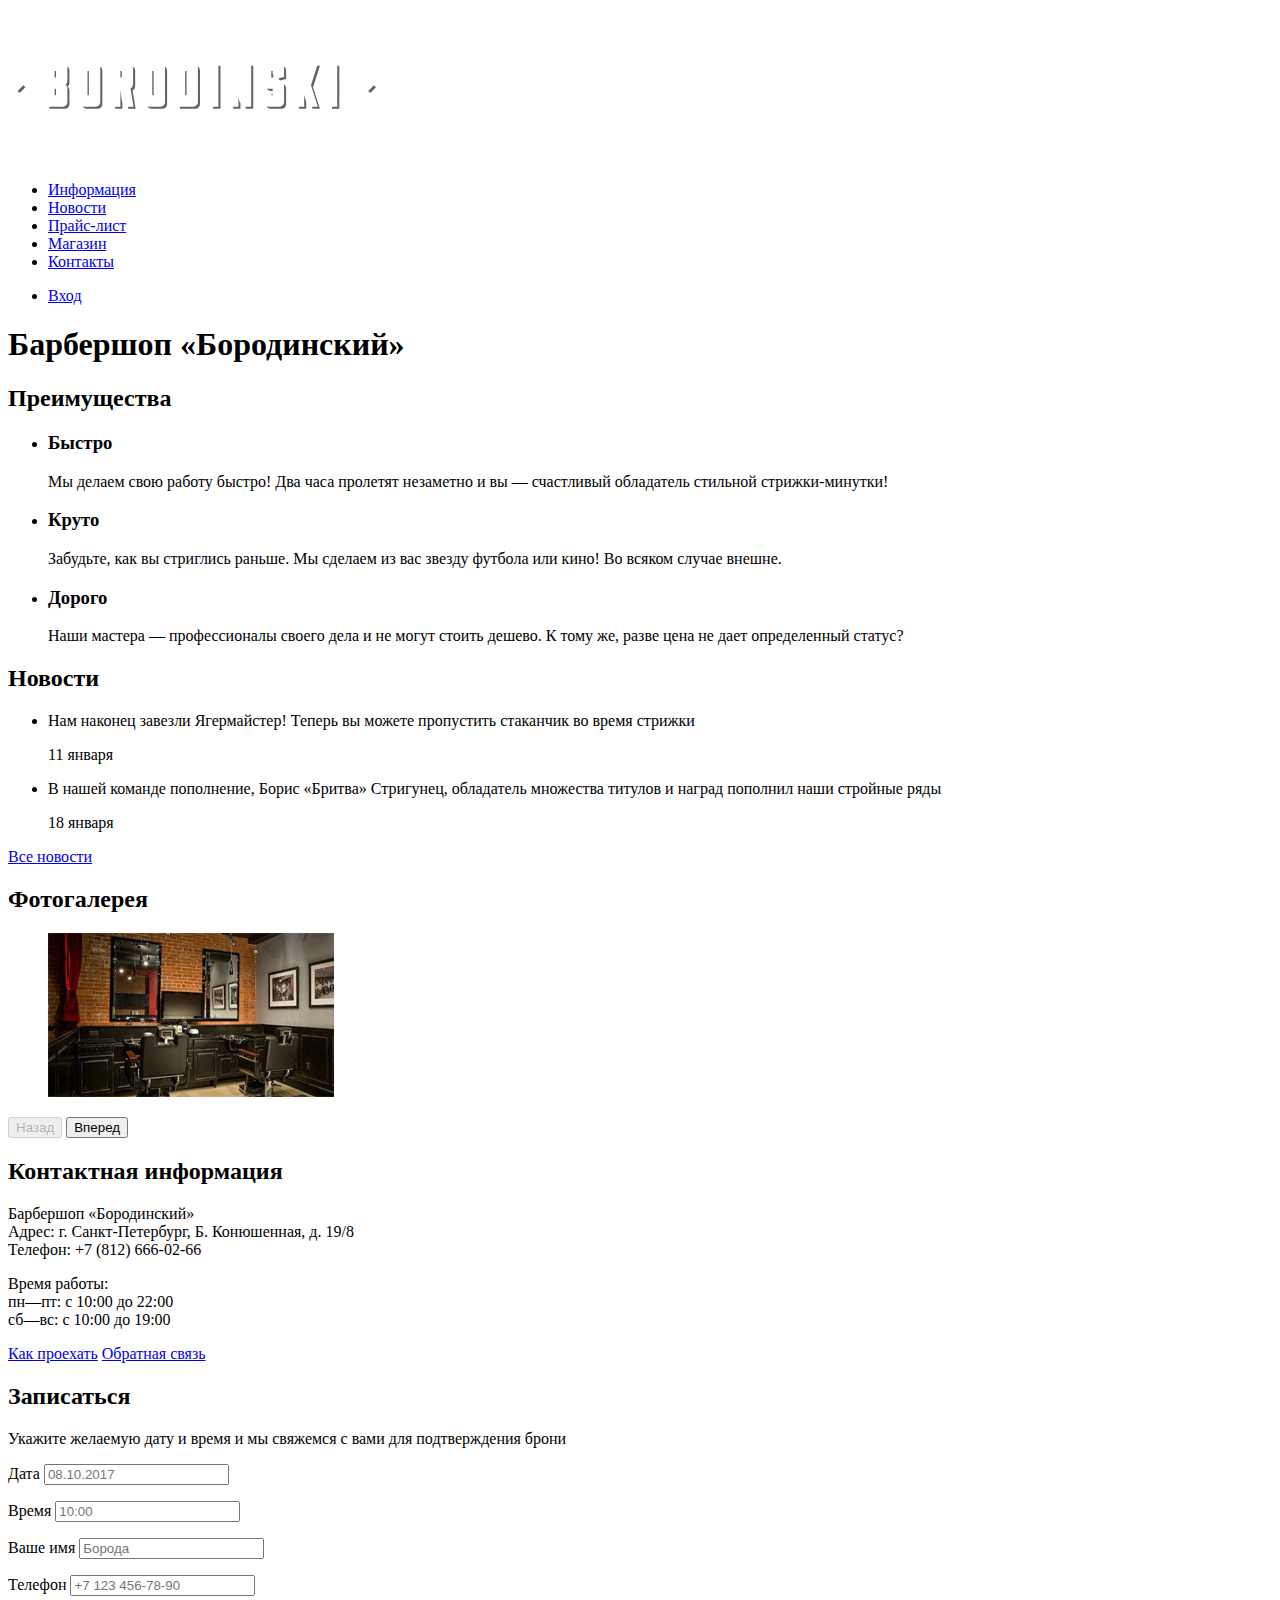
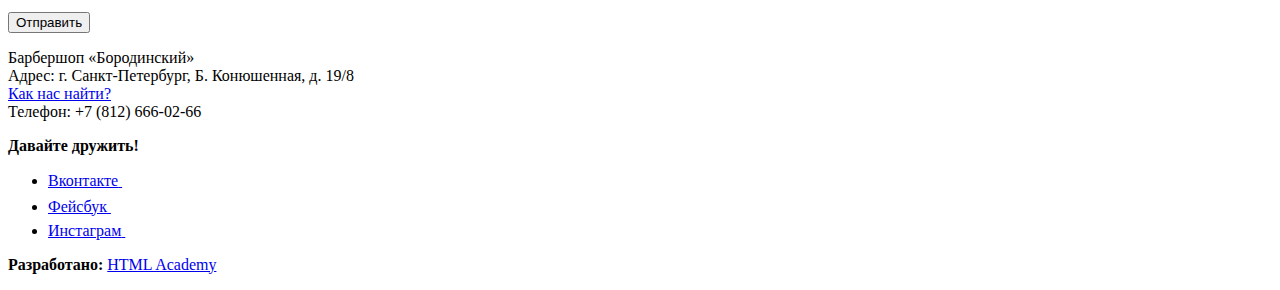
==== commit 15885cd3: "Окончательная стилизация" ====
--- a/index.html
+++ b/index.html
@@ -71,11 +71,13 @@
 
     <section class="gallery">
       <h2>Фотогалерея</h2>
-      <figure class="gallery-content">
-        <a href="#"><img src="img/studio.jpg" width="286" height="164" alt="Интерьер"></a>
-      </figure>
-      <button class="button gallery-button gallery-button-back" type="button">Назад</button>
-      <button class="button gallery-button gallery-button-next" type="button">Вперед</button>
+      <div class="gallery-container">
+        <figure class="gallery-content">
+          <a href="#"><img src="img/studio.jpg" width="286" height="164" alt="Интерьер"></a>
+        </figure>
+        <button class="button gallery-button gallery-button-back" type="button" disabled>Назад</button>
+        <button class="button gallery-button gallery-button-next" type="button">Вперед</button>
+      </div>
     </section>
   </div>
 
@@ -134,9 +136,21 @@
   <div class="footer-social">
     <b>Давайте дружить!</b>
     <ul>
-      <li><a class="social-button" href="#">Вконтакте</a></li>
-      <li><a class="social-button" href="#">Фейсбук</a></li>
-      <li><a class="social-button" href="#">Инстаграм</a></li>
+      <li><a class="social-button" href="#"><span class="visually-hidden">Вконтакте</span>
+        <svg xmlns="http://www.w3.org/2000/svg" width="27" height="15" viewBox="0 0 26.14 14.91">
+          <path d="M26 13.47l-.09-.17a13.55 13.55 0 0 0-2.6-3q-.87-.83-1.1-1.12A1 1 0 0 1 22 8a10.27 10.27 0 0 1 1.22-1.78l.88-1.16q2.35-3.13 2-4L26 .94a.8.8 0 0 0-.4-.22 2.14 2.14 0 0 0-.87 0h-3.92a.51.51 0 0 0-.27 0h-.3a.6.6 0 0 0-.15.14.93.93 0 0 0-.14.24 22.22 22.22 0 0 1-1.46 3.06q-.5.84-.93 1.46a7 7 0 0 1-.71.91 4.94 4.94 0 0 1-.52.47q-.23.18-.35.15l-.23-.05a.9.9 0 0 1-.31-.33 1.49 1.49 0 0 1-.16-.53v-.55-.65-.57-1.12-1-.75a3.14 3.14 0 0 0 0-.62 2.12 2.12 0 0 0-.14-.44.73.73 0 0 0-.28-.33 1.57 1.57 0 0 0-.46-.18A9 9 0 0 0 12.57 0a8.93 8.93 0 0 0-3.25.33 1.83 1.83 0 0 0-.52.41q-.25.3-.07.33a1.67 1.67 0 0 1 1.16.59l.08.16a2.6 2.6 0 0 1 .19.63 6.32 6.32 0 0 1 .12 1 10.59 10.59 0 0 1 0 1.7q-.07.71-.13 1.1a2.21 2.21 0 0 1-.18.64 2.69 2.69 0 0 1-.16.3l-.07.07a1 1 0 0 1-.37.07.86.86 0 0 1-.46-.19 3.27 3.27 0 0 1-.56-.52 7 7 0 0 1-.66-.93q-.37-.6-.76-1.42l-.22-.39q-.2-.38-.56-1.11t-.62-1.43A.9.9 0 0 0 5.2.9h-.07a.93.93 0 0 0-.22-.16A1.44 1.44 0 0 0 4.6.65L.87.68A1 1 0 0 0 .1.94L0 1a.44.44 0 0 0 0 .22 1.08 1.08 0 0 0 .08.37Q.9 3.53 1.86 5.31t1.66 2.87Q4.23 9.27 5 10.24t1 1.24l.37.41.34.33a8.06 8.06 0 0 0 1 .78 16.34 16.34 0 0 0 1.4.9 7.6 7.6 0 0 0 1.79.72 6.19 6.19 0 0 0 2 .22h1.57a1.08 1.08 0 0 0 .72-.3l.05-.07a.9.9 0 0 0 .1-.25 1.38 1.38 0 0 0 0-.37 4.48 4.48 0 0 1 .09-1.05 2.77 2.77 0 0 1 .23-.71 1.74 1.74 0 0 1 .29-.4 1.19 1.19 0 0 1 .23-.2h.11a.86.86 0 0 1 .77.21 4.52 4.52 0 0 1 .83.79q.39.47.93 1.05a6.41 6.41 0 0 0 1 .87l.27.16a3.31 3.31 0 0 0 .71.3 1.53 1.53 0 0 0 .76.07l3.48-.05a1.58 1.58 0 0 0 .8-.17.68.68 0 0 0 .34-.37 1.06 1.06 0 0 0 0-.46 1.71 1.71 0 0 0-.1-.36z" fill="#fff">
+          </path>
+        </svg>
+      </a></li>
+      <li><a class="social-button" href="#"><span class="visually-hidden">Фейсбук</span>
+        <svg xmlns="http://www.w3.org/2000/svg" width="19" height="22" viewBox="0 0 10.15 21.74"><path d="M3.34 1.12A4.77 4.77 0 0 1 6.53 0h3.61v3.81H7.81a1.07 1.07 0 0 0-1.09.83v2.55h3.42c-.08 1.23-.24 2.45-.41 3.67h-3v10.87H2.21V10.86H0V7.21h2.19V3.66a3.83 3.83 0 0 1 1.15-2.54z" fill="#fff"/>
+        </a></li>
+      <li><a class="social-button" href="#"><span class="visually-hidden">Инстаграм</span>
+        <svg xmlns="http://www.w3.org/2000/svg" width="20" height="20" viewBox="0 0 20 20">
+          <path d="M18 0H2a2 2 0 0 0-2 2v16a2 2 0 0 0 2 2h16a2 2 0 0 0 2-2V2a2 2 0 0 0-2-2zm-8 6a4 4 0 1 1-4 4 4 4 0 0 1 4-4zM2.5 18a.47.47 0 0 1-.5-.5V9h2.1a3.4 3.4 0 0 0-.1 1 6 6 0 1 0 12 0 3.4 3.4 0 0 0-.1-1H18v8.5a.47.47 0 0 1-.5.5zM18 4.5a.47.47 0 0 1-.5.5h-2a.47.47 0 0 1-.5-.5v-2a.47.47 0 0 1 .5-.5h2a.47.47 0 0 1 .5.5z" fill="#fff">
+          </path>
+        </svg>
+      </a></li>
     </ul>
   </div>
   <p class="footer-copyright">
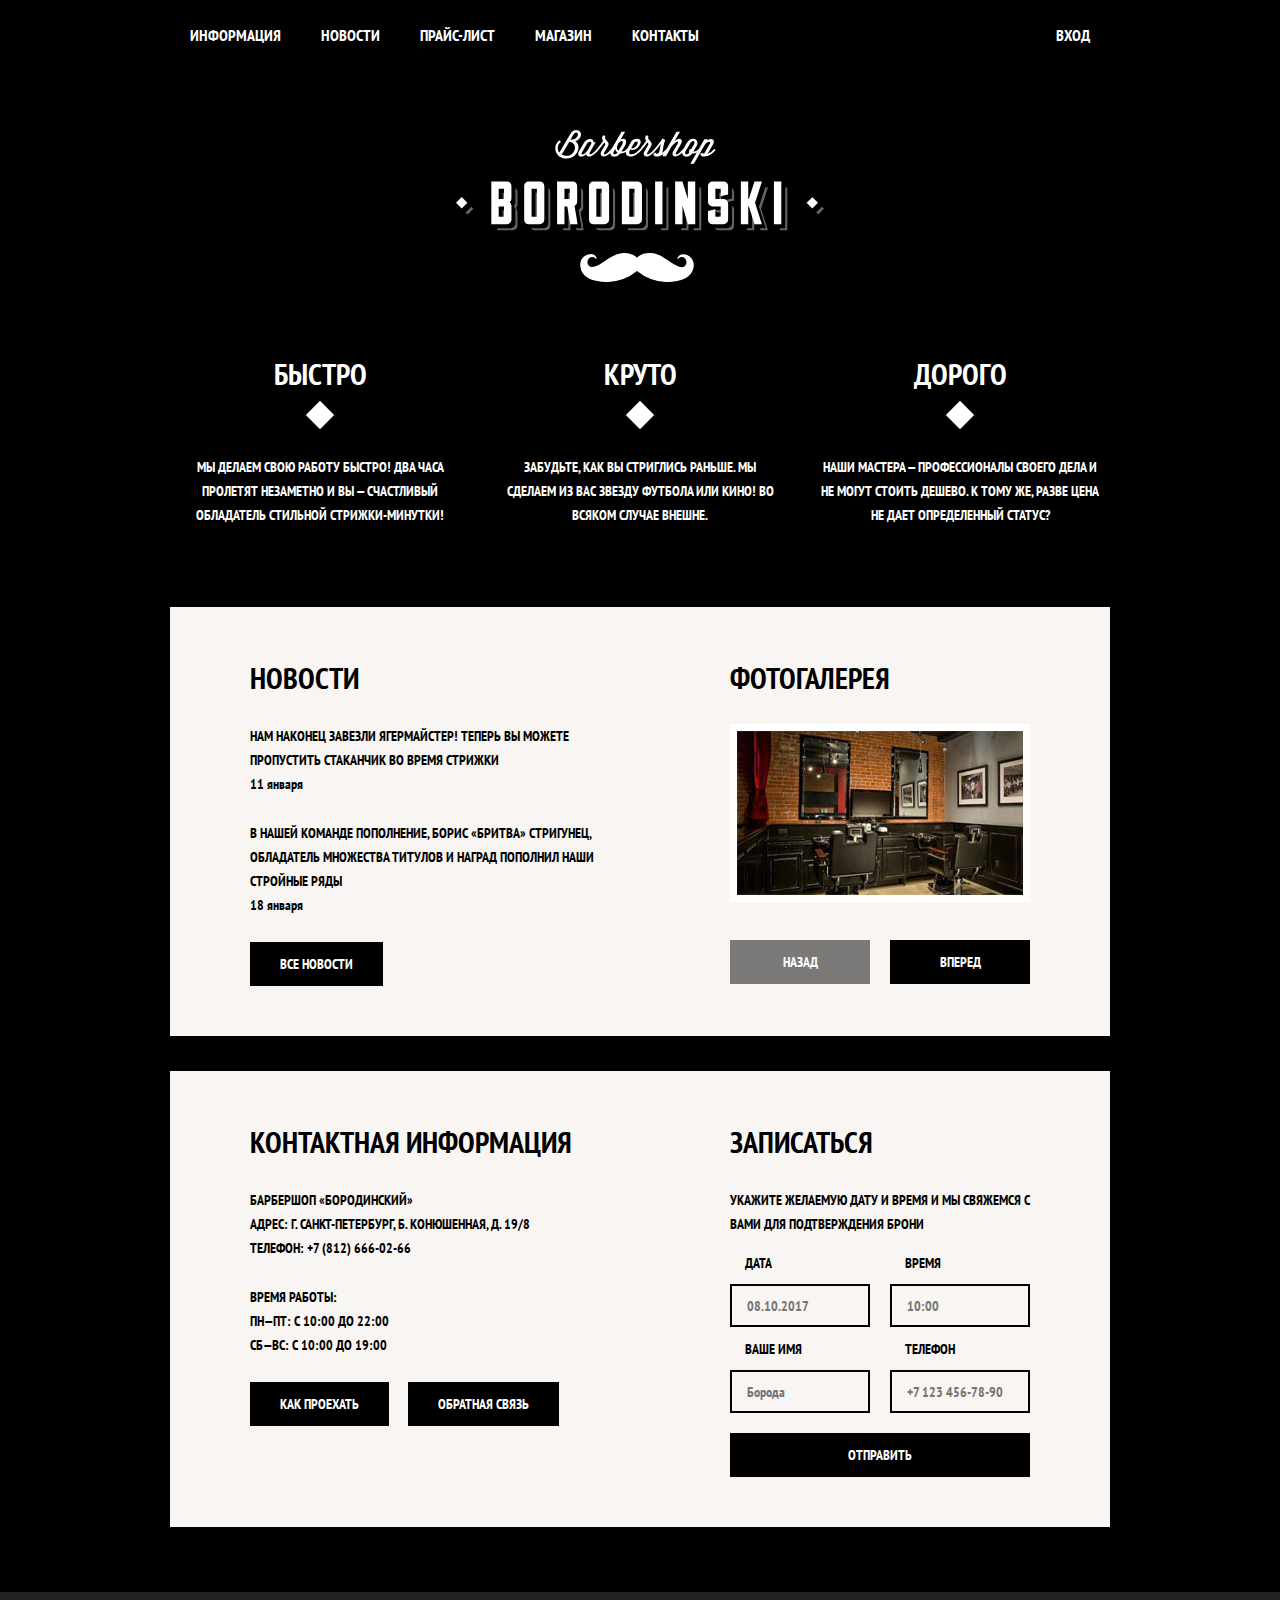
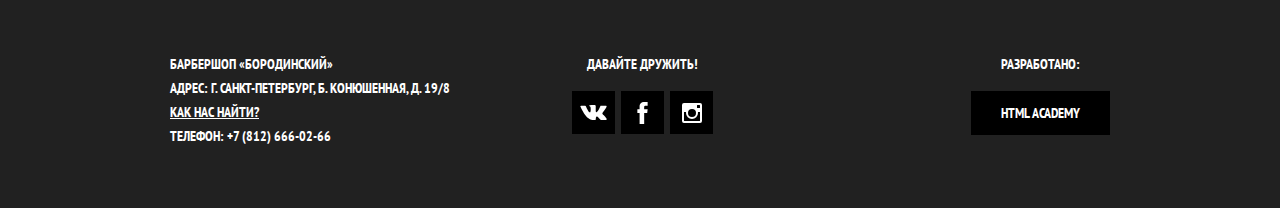
==== commit 2ac5bba0: "Завершение верстки" ====
--- a/index.html
+++ b/index.html
@@ -3,8 +3,9 @@
 <head>
   <meta charset="UTF-8">
   <title>Барбершоп «Бородинский»</title>
-  <link href="https://fonts.googleapis.com/css?family=PT+Sans+Narrow:400,700&amp;subset=latin,cyrillic" rel="stylesheet">
+  <link rel="stylesheet" href="https://fonts.googleapis.com/css?family=PT+Sans+Narrow:400,700&amp;subset=latin,cyrillic">
   <link href="css/normalize.css" rel="stylesheet">
+  <link href="css/style.css" rel="stylesheet">
 </head>
 
 <body>
@@ -54,6 +55,7 @@
   </section>
 
   <div class="index-columns">
+
     <section class="news">
       <h2>Новости</h2>
       <ul class="news-list">
@@ -79,9 +81,11 @@
         <button class="button gallery-button gallery-button-next" type="button">Вперед</button>
       </div>
     </section>
+
   </div>
 
   <div class="index-columns">
+
     <section class="contacts">
       <h2>Контактная информация</h2>
       <p>
@@ -121,6 +125,7 @@
         <button class="button" type="submit">Отправить</button>
       </form>
     </section>
+
   </div>
 
 </main>
@@ -128,36 +133,64 @@
 <footer class="main-footer">
   <div class="container">
     <p class="footer-contacts">
-    Барбершоп «Бородинский»<br>
-    Адрес: г. Санкт-Петербург, Б. Конюшенная, д. 19/8<br>
-    <a href="map.html">Как нас найти?</a><br>
-    Телефон: +7 (812) 666-02-66
-  </p>
-  <div class="footer-social">
-    <b>Давайте дружить!</b>
-    <ul>
-      <li><a class="social-button" href="#"><span class="visually-hidden">Вконтакте</span>
-        <svg xmlns="http://www.w3.org/2000/svg" width="27" height="15" viewBox="0 0 26.14 14.91">
-          <path d="M26 13.47l-.09-.17a13.55 13.55 0 0 0-2.6-3q-.87-.83-1.1-1.12A1 1 0 0 1 22 8a10.27 10.27 0 0 1 1.22-1.78l.88-1.16q2.35-3.13 2-4L26 .94a.8.8 0 0 0-.4-.22 2.14 2.14 0 0 0-.87 0h-3.92a.51.51 0 0 0-.27 0h-.3a.6.6 0 0 0-.15.14.93.93 0 0 0-.14.24 22.22 22.22 0 0 1-1.46 3.06q-.5.84-.93 1.46a7 7 0 0 1-.71.91 4.94 4.94 0 0 1-.52.47q-.23.18-.35.15l-.23-.05a.9.9 0 0 1-.31-.33 1.49 1.49 0 0 1-.16-.53v-.55-.65-.57-1.12-1-.75a3.14 3.14 0 0 0 0-.62 2.12 2.12 0 0 0-.14-.44.73.73 0 0 0-.28-.33 1.57 1.57 0 0 0-.46-.18A9 9 0 0 0 12.57 0a8.93 8.93 0 0 0-3.25.33 1.83 1.83 0 0 0-.52.41q-.25.3-.07.33a1.67 1.67 0 0 1 1.16.59l.08.16a2.6 2.6 0 0 1 .19.63 6.32 6.32 0 0 1 .12 1 10.59 10.59 0 0 1 0 1.7q-.07.71-.13 1.1a2.21 2.21 0 0 1-.18.64 2.69 2.69 0 0 1-.16.3l-.07.07a1 1 0 0 1-.37.07.86.86 0 0 1-.46-.19 3.27 3.27 0 0 1-.56-.52 7 7 0 0 1-.66-.93q-.37-.6-.76-1.42l-.22-.39q-.2-.38-.56-1.11t-.62-1.43A.9.9 0 0 0 5.2.9h-.07a.93.93 0 0 0-.22-.16A1.44 1.44 0 0 0 4.6.65L.87.68A1 1 0 0 0 .1.94L0 1a.44.44 0 0 0 0 .22 1.08 1.08 0 0 0 .08.37Q.9 3.53 1.86 5.31t1.66 2.87Q4.23 9.27 5 10.24t1 1.24l.37.41.34.33a8.06 8.06 0 0 0 1 .78 16.34 16.34 0 0 0 1.4.9 7.6 7.6 0 0 0 1.79.72 6.19 6.19 0 0 0 2 .22h1.57a1.08 1.08 0 0 0 .72-.3l.05-.07a.9.9 0 0 0 .1-.25 1.38 1.38 0 0 0 0-.37 4.48 4.48 0 0 1 .09-1.05 2.77 2.77 0 0 1 .23-.71 1.74 1.74 0 0 1 .29-.4 1.19 1.19 0 0 1 .23-.2h.11a.86.86 0 0 1 .77.21 4.52 4.52 0 0 1 .83.79q.39.47.93 1.05a6.41 6.41 0 0 0 1 .87l.27.16a3.31 3.31 0 0 0 .71.3 1.53 1.53 0 0 0 .76.07l3.48-.05a1.58 1.58 0 0 0 .8-.17.68.68 0 0 0 .34-.37 1.06 1.06 0 0 0 0-.46 1.71 1.71 0 0 0-.1-.36z" fill="#fff">
-          </path>
-        </svg>
-      </a></li>
-      <li><a class="social-button" href="#"><span class="visually-hidden">Фейсбук</span>
-        <svg xmlns="http://www.w3.org/2000/svg" width="19" height="22" viewBox="0 0 10.15 21.74"><path d="M3.34 1.12A4.77 4.77 0 0 1 6.53 0h3.61v3.81H7.81a1.07 1.07 0 0 0-1.09.83v2.55h3.42c-.08 1.23-.24 2.45-.41 3.67h-3v10.87H2.21V10.86H0V7.21h2.19V3.66a3.83 3.83 0 0 1 1.15-2.54z" fill="#fff"/>
+      Барбершоп «Бородинский»<br>
+      Адрес: г. Санкт-Петербург, Б. Конюшенная, д. 19/8<br>
+      <a href="map.html">Как нас найти?</a><br>
+      Телефон: +7 (812) 666-02-66
+    </p>
+    <div class="footer-social">
+      <b>Давайте дружить!</b>
+      <ul>
+        <li><a class="social-button" href="#">
+          <span class="visually-hidden">Вконтакте</span>
+          <svg xmlns="http://www.w3.org/2000/svg" width="27" height="15" viewBox="0 0 26.14 14.91"><path d="M26 13.47l-.09-.17a13.55 13.55 0 0 0-2.6-3q-.87-.83-1.1-1.12A1 1 0 0 1 22 8a10.27 10.27 0 0 1 1.22-1.78l.88-1.16q2.35-3.13 2-4L26 .94a.8.8 0 0 0-.4-.22 2.14 2.14 0 0 0-.87 0h-3.92a.51.51 0 0 0-.27 0h-.3a.6.6 0 0 0-.15.14.93.93 0 0 0-.14.24 22.22 22.22 0 0 1-1.46 3.06q-.5.84-.93 1.46a7 7 0 0 1-.71.91 4.94 4.94 0 0 1-.52.47q-.23.18-.35.15l-.23-.05a.9.9 0 0 1-.31-.33 1.49 1.49 0 0 1-.16-.53v-.55-.65-.57-1.12-1-.75a3.14 3.14 0 0 0 0-.62 2.12 2.12 0 0 0-.14-.44.73.73 0 0 0-.28-.33 1.57 1.57 0 0 0-.46-.18A9 9 0 0 0 12.57 0a8.93 8.93 0 0 0-3.25.33 1.83 1.83 0 0 0-.52.41q-.25.3-.07.33a1.67 1.67 0 0 1 1.16.59l.08.16a2.6 2.6 0 0 1 .19.63 6.32 6.32 0 0 1 .12 1 10.59 10.59 0 0 1 0 1.7q-.07.71-.13 1.1a2.21 2.21 0 0 1-.18.64 2.69 2.69 0 0 1-.16.3l-.07.07a1 1 0 0 1-.37.07.86.86 0 0 1-.46-.19 3.27 3.27 0 0 1-.56-.52 7 7 0 0 1-.66-.93q-.37-.6-.76-1.42l-.22-.39q-.2-.38-.56-1.11t-.62-1.43A.9.9 0 0 0 5.2.9h-.07a.93.93 0 0 0-.22-.16A1.44 1.44 0 0 0 4.6.65L.87.68A1 1 0 0 0 .1.94L0 1a.44.44 0 0 0 0 .22 1.08 1.08 0 0 0 .08.37Q.9 3.53 1.86 5.31t1.66 2.87Q4.23 9.27 5 10.24t1 1.24l.37.41.34.33a8.06 8.06 0 0 0 1 .78 16.34 16.34 0 0 0 1.4.9 7.6 7.6 0 0 0 1.79.72 6.19 6.19 0 0 0 2 .22h1.57a1.08 1.08 0 0 0 .72-.3l.05-.07a.9.9 0 0 0 .1-.25 1.38 1.38 0 0 0 0-.37 4.48 4.48 0 0 1 .09-1.05 2.77 2.77 0 0 1 .23-.71 1.74 1.74 0 0 1 .29-.4 1.19 1.19 0 0 1 .23-.2h.11a.86.86 0 0 1 .77.21 4.52 4.52 0 0 1 .83.79q.39.47.93 1.05a6.41 6.41 0 0 0 1 .87l.27.16a3.31 3.31 0 0 0 .71.3 1.53 1.53 0 0 0 .76.07l3.48-.05a1.58 1.58 0 0 0 .8-.17.68.68 0 0 0 .34-.37 1.06 1.06 0 0 0 0-.46 1.71 1.71 0 0 0-.1-.36z" fill="#fff"/></svg>
         </a></li>
-      <li><a class="social-button" href="#"><span class="visually-hidden">Инстаграм</span>
-        <svg xmlns="http://www.w3.org/2000/svg" width="20" height="20" viewBox="0 0 20 20">
-          <path d="M18 0H2a2 2 0 0 0-2 2v16a2 2 0 0 0 2 2h16a2 2 0 0 0 2-2V2a2 2 0 0 0-2-2zm-8 6a4 4 0 1 1-4 4 4 4 0 0 1 4-4zM2.5 18a.47.47 0 0 1-.5-.5V9h2.1a3.4 3.4 0 0 0-.1 1 6 6 0 1 0 12 0 3.4 3.4 0 0 0-.1-1H18v8.5a.47.47 0 0 1-.5.5zM18 4.5a.47.47 0 0 1-.5.5h-2a.47.47 0 0 1-.5-.5v-2a.47.47 0 0 1 .5-.5h2a.47.47 0 0 1 .5.5z" fill="#fff">
-          </path>
-        </svg>
-      </a></li>
-    </ul>
-  </div>
-  <p class="footer-copyright">
-    <b>Разработано:</b> <a class="button" href="https://htmlacademy.ru">HTML Academy</a>
-  </p>
+        <li><a class="social-button" href="#">
+          <span class="visually-hidden">Фейсбук</span>
+          <svg xmlns="http://www.w3.org/2000/svg" width="19" height="22" viewBox="0 0 10.15 21.74"><path d="M3.34 1.12A4.77 4.77 0 0 1 6.53 0h3.61v3.81H7.81a1.07 1.07 0 0 0-1.09.83v2.55h3.42c-.08 1.23-.24 2.45-.41 3.67h-3v10.87H2.21V10.86H0V7.21h2.19V3.66a3.83 3.83 0 0 1 1.15-2.54z" fill="#fff"/></svg>
+        </a></li>
+        <li><a class="social-button" href="#">
+          <span class="visually-hidden">Инстаграм</span>
+          <svg xmlns="http://www.w3.org/2000/svg" width="20" height="20" viewBox="0 0 20 20"><path d="M18 0H2a2 2 0 0 0-2 2v16a2 2 0 0 0 2 2h16a2 2 0 0 0 2-2V2a2 2 0 0 0-2-2zm-8 6a4 4 0 1 1-4 4 4 4 0 0 1 4-4zM2.5 18a.47.47 0 0 1-.5-.5V9h2.1a3.4 3.4 0 0 0-.1 1 6 6 0 1 0 12 0 3.4 3.4 0 0 0-.1-1H18v8.5a.47.47 0 0 1-.5.5zM18 4.5a.47.47 0 0 1-.5.5h-2a.47.47 0 0 1-.5-.5v-2a.47.47 0 0 1 .5-.5h2a.47.47 0 0 1 .5.5z" fill="#fff"/></svg>
+        </a></li>
+      </ul>
+    </div>
+    <p class="footer-copyright">
+      <b>Разработано:</b> <a class="button" href="https://htmlacademy.ru">HTML Academy</a>
+    </p>
   </div>
 </footer>
 
+<section class="modal modal-login">
+  <h2>Личный кабинет</h2>
+  <p class="modal-description">Введите пожалуйста свой логин и пароль</p>
+  <form class="login-form" action="https://echo.htmlacademy.ru" method="post">
+    <p>
+      <label class="visually-hidden" for="user-login">Логин</label>
+      <input class="login-icon-user" id="user-login" type="text" name="login" placeholder="Логин">
+    </p>
+    <p>
+      <label class="visually-hidden" for="user-password">Пароль</label>
+      <input class="login-icon-password" id="user-password" type="password" name="password" placeholder="Пароль">
+    </p>
+    <p class="login-help">
+      <label class="login-checkbox">
+        <input type="checkbox" name="remember" class="visually-hidden">
+        <span class="checkbox-indicator"></span>
+        Запомните меня
+      </label>
+      <a class="restore" href="#">Я забыл пароль!</a>
+    </p>
+    <button class="button" type="submit">Войти</button>
+  </form>
+  <button class="modal-close" type="button">Закрыть</button>
+</section>
+
+<section class="modal modal-map">
+  <h2 class="visually-hidden">Как до нас добраться</h2>
+  <p><img src="img/map.jpg" width="780" height="560" alt="Офис компании по адресу ул. Большая Конюшенная 19/8, Санкт-Петербург"></p>
+  <button class="modal-close" type="button">Закрыть</button>
+</section>
+
 </body>
 </html>
--- a/css/style.css
+++ b/css/style.css
@@ -0,0 +1,1372 @@
+body {
+  min-width: 960px;
+  margin: 0;
+  padding: 0;
+
+  font-family: "PT Sans Narrow", Arial, sans-serif;
+  font-size: 14px;
+  line-height: 24px;
+  font-weight: 700;
+  color: #ffffff;
+  text-transform: uppercase;
+
+  background-color: #000000;
+  background-image: url("img/bg.jpg");
+  background-position: top center;
+  background-repeat: no-repeat;
+}
+
+.inner-page {
+  color: #000000;
+
+  background-color: #f9f6f3;
+  background-image: url("img/pattern-light.jpg");
+  background-position: 0 0;
+  background-repeat: repeat;
+}
+
+a {
+  text-decoration: none;
+}
+
+img {
+  max-width: 100%;
+  height: auto;
+}
+
+.visually-hidden:not(:focus):not(:active),
+input[type="checkbox"].visually-hidden,
+input[type="radio"].visually-hidden {
+  position: absolute;
+
+  width: 1px;
+  height: 1px;
+  margin: -1px;
+  border: 0;
+  padding: 0;
+
+  white-space: nowrap;
+
+  clip-path: inset(100%);
+  clip: rect(0 0 0 0);
+  overflow: hidden;
+}
+
+.button {
+  display: inline-block;
+  margin-right: 16px;
+  padding: 10px 30px;
+
+  font: inherit;
+  text-align: center;
+  color: #ffffff;
+  vertical-align: middle;
+  text-transform: uppercase;
+
+  background-color: #000000;
+  border: none;
+}
+
+.button:hover,
+.button:focus,
+.button:active {
+  background-color: #663d15;
+}
+
+.button.disabled,
+.button:disabled {
+  cursor: default;
+  opacity: 0.5;
+  background-color: #000000;
+}
+
+.container {
+  width: 940px;
+  margin: 0 auto;
+  padding: 0 10px;
+}
+
+.main-header {
+  margin-bottom: 70px;
+}
+
+.inner-page .main-header {
+  margin-bottom: 70px;
+
+  background-color: #000000;
+}
+
+.main-navigation {
+  display: flex;
+  flex-direction: column;
+  align-items: center;
+
+  font-size: 16px;
+  line-height: 20px;
+  color: #ffffff;
+
+  background-color: transparent;
+}
+
+.inner-page .main-navigation {
+  align-items: flex-start;
+  flex-direction: row;
+}
+
+.main-navigation .container {
+  display: flex;
+}
+
+.main-header-logo {
+  order: 2;
+
+  width: 368px;
+  height: 153px;
+}
+
+.inner-page .main-header-logo {
+  order: 0;
+
+  width: 111px;
+  height: 24px;
+  padding: 23px 20px;
+}
+
+.main-navigation-wrapper {
+  width: 100%;
+  margin-bottom: 60px;
+
+  background-color: #000000;
+}
+
+.main-navigation-wrapper .container {
+  display: flex;
+  justify-content: space-between;
+}
+
+.site-navigation {
+  display: flex;
+  flex-wrap: wrap;
+  width: 620px;
+  margin: 0;
+  padding: 0;
+
+  list-style: none;
+}
+
+.user-navigation {
+  display: flex;
+  justify-content: flex-end;
+  max-width: 140px;
+  margin: 0;
+  padding: 0;
+
+  list-style: none;
+}
+
+.inner-page .user-navigation {
+  margin-left: auto;
+}
+
+.site-navigation a,
+.user-navigation a {
+  display: block;
+  padding: 25px 20px;
+
+  vertical-align: middle;
+  color: #ffffff;
+}
+
+.site-navigation a:hover,
+.site-navigation a:focus,
+.user-navigation a:hover,
+.user-navigation a:focus {
+  background-color: #242424;
+}
+
+.site-navigation-current {
+  position: relative;
+}
+
+.site-navigation-current a:not([href]) {
+  background-color: #000000;
+}
+
+.site-navigation-current::after {
+  content: "";
+
+  position: absolute;
+  right: 20px;
+  bottom: 0;
+  left: 20px;
+
+  height: 5px;
+
+  background-color: #ffffff;
+}
+
+.user-navigation .login-link {
+  position: relative;
+
+  padding-left: 50px;
+}
+
+.login-link::before {
+  content: "";
+
+  position: absolute;
+  top: 27px;
+  left: 24px;
+
+  width: 16px;
+  height: 18px;
+
+  background-image: url("img/login.svg");
+  background-repeat: no-repeat;
+  background-position: 0 0;
+
+  opacity: 0.3;
+}
+
+.login-link:hover::before,
+.login-link:focus::before,
+.login-link:active::before {
+  opacity: 1;
+}
+
+.features {
+  margin-bottom: 80px;
+}
+
+.features-list {
+  display: flex;
+  justify-content: space-between;
+  margin: 0;
+  padding: 0;
+
+  list-style: none;
+}
+
+.feature-item {
+  width: 300px;
+
+  text-align: center;
+}
+
+.feature-item h3 {
+  position: relative;
+
+  margin: 0;
+  margin-bottom: 60px;
+
+  font-size: 30px;
+  line-height: 42px;
+}
+
+.feature-item h3::after {
+  content: "";
+
+  position: absolute;
+  bottom: -30px;
+  left: 50%;
+
+  width: 20px;
+  height: 20px;
+  margin-left: -10px;
+
+  background-color: #ffffff;
+
+  transform: rotate(45deg);
+}
+
+.feature-item p {
+  margin: 0 10px;
+}
+
+.index-columns {
+  display: flex;
+  justify-content: space-between;
+  padding: 50px 80px;
+  margin-bottom: 35px;
+
+  color: #000000;
+
+  background-color: #f8f5f2;
+  background-image:
+    url("img/line.png"),
+    url("img/pattern-light.jpg");
+  background-position: center, 0 0;
+  background-repeat: no-repeat, repeat;
+}
+
+.index-columns h2 {
+  margin: 0;
+  margin-bottom: 25px;
+
+  font-size: 30px;
+  line-height: 42px;
+}
+
+.news {
+  width: 380px;
+}
+
+.news-list {
+  margin: 0;
+  margin-bottom: 25px;
+  padding: 0;
+
+  list-style: none;
+}
+
+.news-item {
+  margin-bottom: 25px;
+}
+
+.news-item p {
+  margin: 0;
+}
+
+.news-item time {
+  text-transform: none;
+}
+
+.gallery {
+  width: 300px;
+}
+
+.gallery-container {
+  position: relative;
+
+  height: 260px;
+}
+
+.gallery-content {
+  height: 164px;
+  margin: 0;
+
+  background-color: #cccccc;
+  border: 7px solid #ffffff;
+}
+
+.gallery-content img {
+  width: 286px;
+  height: 164px;
+}
+
+.gallery-button {
+  position: absolute;
+  bottom: 0;
+
+  box-sizing: border-box;
+  width: 140px;
+  margin: 0;
+}
+
+.gallery-button-back {
+  left: 0;
+}
+
+.gallery-button-next {
+  right: 0;
+}
+
+.contacts {
+  width: 380px;
+}
+
+.contacts p {
+  margin: 0;
+  margin-bottom: 25px;
+}
+
+.appointment {
+  width: 300px;
+}
+
+.appointment-info {
+  margin: 0;
+  margin-bottom: 15px;
+}
+
+.appointment-form {
+  display: flex;
+  flex-wrap: wrap;
+  justify-content: space-between;
+}
+
+.appointment-item {
+  width: 140px;
+  margin: 0;
+  margin-bottom: 10px;
+}
+
+.appointment-item label {
+  display: block;
+  margin-bottom: 9px;
+  margin-left: 15px;
+}
+
+.appointment-item input {
+  width: 140px;
+  padding-top: 8px;
+  padding-left: 15px;
+  padding-right: 15px;
+  padding-bottom: 7px;
+
+  font: inherit;
+  background-color: transparent;
+  border: 2px solid #000000;
+
+  box-sizing: border-box;
+}
+
+.appointment-item input:focus {
+  border-color: #663d15;
+}
+
+.appointment .button {
+  display: block;
+  width: 100%;
+  margin-top: 10px;
+  margin-right: 0;
+}
+
+.inner-page-container {
+  margin-bottom: 55px;
+}
+
+.page-title {
+  margin: 0;
+  margin-bottom: 15px;
+  padding: 0;
+
+  font-size: 30px;
+  line-height: 42px;
+}
+
+.inner-page-title {
+  margin-bottom: 55px;
+}
+
+.breadcrumbs {
+  display: flex;
+  justify-content: flex-start;
+  flex-wrap: wrap;
+  padding: 0;
+  margin: 0;
+
+  list-style: none;
+}
+
+.breadcrumbs li {
+  position: relative;
+
+  margin-right: 42px;
+}
+
+.breadcrumbs li:last-child {
+  margin-right: 0;
+}
+
+.breadcrumbs li::after {
+  content: "";
+
+  position: absolute;
+  top: 7px;
+  right: -25px;
+
+  width: 8px;
+  height: 8px;
+
+  background-color: #000000;
+
+  transform: rotate(45deg);
+}
+
+.breadcrumbs a {
+  color: #000000;
+}
+
+.breadcrumbs a:hover,
+.breadcrumbs a:focus {
+  text-decoration: underline;
+}
+
+.breadcrumbs-current {
+  color: #aba9a7;
+}
+
+.breadcrumbs-current::after {
+  display: none;
+}
+
+.catalog-columns {
+  display: flex;
+  justify-content: space-between;
+}
+
+.filters {
+  width: 180px;
+}
+
+.filter fieldset {
+  padding: 0;
+  margin: 0;
+  margin-bottom: 30px;
+
+  border: none;
+}
+
+.filter fieldset:first-child {
+  margin-bottom: 35px;
+}
+
+.filter legend {
+  margin-bottom: 26px;
+
+  font-size: 24px;
+  line-height: 30px;
+}
+
+.filter ul {
+  padding: 0;
+  margin: 0;
+
+  list-style: none;
+  line-height: 18px;
+}
+
+.filter-option {
+  margin-bottom: 19px;
+  padding-left: 45px;
+}
+
+.filter-option label {
+  position: relative;
+
+  display: block;
+
+  cursor: pointer;
+  user-select: none;
+}
+
+.filter-input-checkbox:hover + label,
+.filter-input-checkbox:focus + label {
+  color: #663d15;
+}
+
+.filter-input-checkbox + label::before {
+  content: "";
+  position: absolute;
+  left: -42px;
+  top: 0;
+
+  width: 16px;
+  height: 16px;
+
+  border: 2px solid #000000;
+}
+
+.filter-input-checkbox:checked + label::after {
+  content: "";
+
+  position: absolute;
+  top: 4px;
+  left: -38px;
+
+  width: 12px;
+  height: 12px;
+
+  background-image: url("img/cross.svg");
+  background-repeat: no-repeat;
+  background-position: 0 0;
+}
+
+.filter-input-radio + label::before {
+  content: "";
+
+  position: absolute;
+  left: -42px;
+  top: -1px;
+
+  width: 16px;
+  height: 16px;
+
+  border: 2px solid #000000;
+  border-radius: 50%;
+}
+
+.filter-input-radio:checked + label::after {
+  content: "";
+
+  position: absolute;
+  top: 5px;
+  left: -36px;
+
+  width: 8px;
+  height: 8px;
+
+  background-color: #000000;
+  border-radius: 50%;
+}
+
+.filter-input:hover + label,
+.filter-input:focus + label {
+  color: #663d15;
+}
+
+.filter-input:focus + label::before,
+.filter-input:focus + label::before {
+  border-color: #663d15;
+  outline: thin dotted;
+  outline: 5px auto -webkit-focus-ring-color;
+}
+
+.filter-input:disabled + label,
+.filter-input:checked:disabled + label,
+.filter-input:disabled:hover + label,
+.filter-input:disabled:focus + label {
+  color: #000000;
+
+  opacity: 0.5;
+  pointer-events: none;
+}
+
+.filter-button {
+  padding-left: 30px;
+  padding-right: 30px;
+}
+
+.catalog {
+  width: 700px;
+}
+
+.catalog-list {
+  display: flex;
+  flex-wrap: wrap;
+  padding: 0;
+  margin: 0;
+  margin-bottom: 25px;
+
+  list-style: none;
+}
+
+.catalog-item {
+  width: 220px;
+  min-height: 285px;
+  margin-bottom: 20px;
+  margin-right: 20px;
+
+  background-color: #f8f8f8;
+  box-shadow: 0 0 10px rgba(0, 0, 0, 0.1);
+}
+
+.catalog-item:nth-child(3n) {
+  margin-right: 0;
+}
+
+.catalog-item:hover {
+  box-shadow: 0 0 10px rgba(0, 0, 0, 0.2);
+}
+
+.catalog-item a {
+  display: flex;
+  flex-direction: column;
+
+  color: #000000;
+}
+
+.catalog-item h3 {
+  order: 1;
+  margin-top: 17px;
+  margin-bottom: 12px;
+  margin-left: 16px;
+  margin-right: 15px;
+
+  font-size: 14px;
+  line-height: 18px;
+}
+
+.catalog-category {
+  display: block;
+
+  text-transform: none;
+}
+
+.catalog-item-image {
+  width: 220px;
+  height: 165px;
+  margin: 0;
+}
+
+.catalog-item-price {
+  display: flex;
+  margin: 15px;
+  margin-top: 0;
+}
+
+.catalog-item-price b {
+  width: 112px;
+  padding: 13px 25px 11px;
+
+  font-size: 14px;
+  line-height: 20px;
+  text-align: center;
+
+  background-color: #e5e5e5;
+
+  box-sizing: border-box;
+}
+
+.catalog-item-price .button {
+  width: 50px;
+  padding: 13px 18px 11px;
+  margin-right: 0;
+
+  line-height: 20px;
+  color: #ffffff;
+}
+
+.pagination-list {
+  display: flex;
+  flex-wrap: wrap;
+  padding: 0;
+  margin: 0;
+
+  list-style: none;
+}
+
+.pagination-item {
+  margin-right: 5px;
+}
+
+.pagination-item:last-child {
+  margin-right: 0;
+}
+
+.pagination-item a {
+  display: block;
+  padding: 10px 19px;
+
+  color: #ffffff;
+
+  background-color: #000000;
+}
+
+.pagination-item a:hover,
+.pagination-item a:focus,
+.pagination-item a:active {
+  background-color: #663d15;
+}
+
+.pagination-item-current a {
+  color: #000000;
+
+  background-color: #ffffff;
+}
+
+.pagination-item-current a:hover,
+.pagination-item-current a:focus,
+.pagination-item-current a:active {
+  color: #000000;
+
+  background-color: #ffffff;
+}
+
+.product-photos {
+  width: 460px;
+}
+
+.product-photo-preview {
+  display: flex;
+  padding: 0;
+  margin: 0;
+
+  list-style: none;
+}
+
+.product-photo-preview li {
+  width: 140px;
+  height: 149px;
+  margin-right: 20px;
+
+  box-shadow: 0 0 10px 2px rgba(0, 0, 0, 0.1);
+}
+
+.product-photo-preview li:hover {
+  box-shadow: 0 0 10px 2px rgba(0, 0, 0, 0.2);
+}
+
+.product-photo-preview li:nth-child(3n) {
+  margin-right: 0;
+}
+
+.product-photo-full {
+  width: 460px;
+  height: 498px;
+  margin: 0;
+  margin-bottom: 20px;
+
+  box-shadow: 0 0 10px 2px rgba(0, 0, 0, 0.1);
+}
+
+.product-article {
+  text-align: right;
+  color: #aeaeae;
+}
+
+.product-price b {
+  line-height: 20px;
+  text-align: center;
+
+  background-color: #e5e5e5;
+}
+
+.product-info {
+  width: 390px;
+  padding-top: 23px;
+}
+
+.product-info p {
+  margin: 0;
+}
+
+.product-description {
+  display: flex;
+  justify-content: space-between;
+  padding-right: 10px;
+  margin-bottom: 29px;
+}
+
+.product-description p {
+  width: 200px;
+}
+
+.product-article {
+  text-align: right;
+  color: #aeaeae;
+}
+
+.product-info .product-text {
+  margin-bottom: 35px;
+}
+
+.product-info .product-price {
+  display: flex;
+  margin-bottom: 63px;
+}
+
+.product-price b {
+  width: 112px;
+  padding-top: 13px;
+  padding-left: 36px;
+  padding-right: 36px;
+  padding-bottom: 11px;
+
+  line-height: 20px;
+  text-align: center;
+
+  background-color: #e5e5e5;
+
+  box-sizing: border-box;
+}
+
+.product-price .button {
+  padding-left: 17px;
+  padding-right: 17px;
+}
+
+.product-info h3 {
+  margin: 0;
+  margin-bottom: 27px;
+
+  font-size: 24px;
+  line-height: 30px;
+}
+
+.product-info ul {
+  margin: 0;
+  padding: 0;
+
+  list-style: none;
+}
+
+.product-info li {
+  position: relative;
+
+  padding-left: 23px;
+}
+
+.product-info li::before {
+  content: "";
+
+  position: absolute;
+  top: 7px;
+  left: 2px;
+
+  width: 8px;
+  height: 8px;
+
+  background-color: #000000;
+
+  transform: rotate(45deg);
+}
+
+.inner-content {
+  margin-bottom: 75px;
+}
+
+.inner-content h2 {
+  margin-top: 60px;
+  margin-bottom: 30px;
+
+  font-size: 24px;
+  line-height: 30px;
+}
+
+.inner-content h3 {
+  margin-top: 60px;
+  margin-bottom: 30px;
+
+  font-size: 20px;
+  line-height: 24px;
+}
+
+.inner-content h2 + h3 {
+  margin-top: 30px;
+}
+
+.inner-content p {
+  margin: 14px 0;
+}
+
+.inner-content table {
+  border-collapse: collapse;
+}
+
+.inner-content td {
+  padding: 10px 15px;
+
+  border: 2px solid #000000;
+}
+
+.inner-content .big-heading {
+  display: flex;
+  align-items: center;
+
+  margin-top: 55px;
+  margin-bottom: 65px;
+
+  font-size: 48px;
+  line-height: 48px;
+  text-align: center;
+}
+
+.big-heading::before,
+.big-heading::after {
+  content: "";
+
+  flex-grow: 1;
+  flex-shrink: 0;
+
+  width: 50px;
+  height: 2px;
+
+  background: #000000;
+}
+
+.big-heading::before {
+  margin-right: 25px;
+}
+
+.big-heading::after {
+  margin-left: 25px;
+}
+
+.custom-list-1 {
+  margin: 14px 0;
+  padding: 0;
+
+  list-style: none;
+}
+
+.custom-list-1 li {
+  position: relative;
+
+  margin-bottom: 15px;
+  padding-left: 20px;
+}
+
+.custom-list-1 li::before {
+  content: "";
+
+  position: absolute;
+  top: 8px;
+  left: 0;
+
+  width: 8px;
+  height: 8px;
+
+  background-color: #000000;
+  transform: rotate(45deg);
+}
+
+.custom-table-1 {
+  width: 100%;
+}
+
+.custom-table-1 td {
+  width: 50%;
+}
+
+.custom-table-1 td:last-child {
+  text-align: center;
+}
+
+.inner-columns {
+  display: flex;
+  justify-content: space-between;
+  flex-wrap: wrap;
+
+  margin: 60px 0;
+}
+
+.inner-column-left,
+.inner-column-right {
+  width: 460px;
+}
+
+.inner-column-left *:first-child,
+.inner-column-right *:first-child {
+  margin-top: 0;
+}
+
+.inner-column-left *:last-child,
+.inner-column-right *:last-child {
+  margin-bottom: 0;
+}
+
+.inner-columns > h2:first-child {
+  width: 460px;
+  margin-top: 0;
+  margin-right: 460px;
+  margin-right: calc(100% - 460px);
+}
+
+.short-text {
+  padding-right: 80px;
+}
+
+.main-footer {
+  padding: 60px 0;
+  margin-top: 65px;
+
+  color: #ffffff;
+
+  background-color: #212121;
+  background-image: url("img/pattern-dark.jpg");
+  background-position: 0 0;
+  background-repeat: repeat;
+}
+
+.inner-page .main-footer {
+  margin-top: 45px;
+
+  background-image:
+    linear-gradient(to bottom, black, transparent),
+    url("img/pattern-dark.jpg");
+  background-size: 10px 40px, auto;
+  background-position: 0 0;
+  background-repeat: repeat-x, repeat;
+}
+
+.main-footer .container {
+  display: flex;
+}
+
+.footer-contacts {
+  width: 320px;
+  margin: 0;
+  margin-right: 80px;
+}
+
+.footer-contacts a {
+  color: #ffffff;
+  text-decoration: underline;
+}
+
+.footer-contacts a:hover,
+.footer-contacts a:focus {
+  text-decoration: none;
+}
+
+.footer-social {
+  width: 145px;
+
+  text-align: center;
+}
+
+.footer-social ul {
+  display: flex;
+  flex-wrap: wrap;
+  justify-content: space-between;
+  width: 141px;
+  margin: 0 auto;
+  padding: 0;
+
+  list-style: none;
+}
+
+.footer-social b {
+  display: block;
+  margin-bottom: 15px;
+}
+
+.social-button {
+  display: flex;
+  align-items: center;
+  justify-content: center;
+  width: 43px;
+  height: 43px;
+
+  background-color: #000000;
+}
+
+.social-button:hover,
+.social-button:focus {
+  background-color: #ffffff;
+}
+
+.social-button:hover path,
+.social-button:focus path {
+  fill: #000000;
+}
+
+.footer-copyright {
+  max-width: 150px;
+  margin: 0;
+  margin-left: auto;
+
+  text-align: center;
+}
+
+.footer-copyright .button {
+  display: block;
+  margin-right: 0;
+}
+
+.footer-copyright b {
+  display: block;
+  margin-bottom: 15px;
+}
+
+.footer-copyright .button:hover,
+.footer-copyright .button:focus {
+  color: #000000;
+
+  background-color: #ffffff;
+}
+
+/* Всплывающая форма */
+
+.modal {
+  position: fixed;
+
+  color: #000000;
+
+  background-color: #f8f3f0;
+  background-image: url("img/pattern-light.jpg");
+  background-position: 0 0;
+  background-repeat: repeat;
+  box-shadow: 0 30px 50px rgba(0, 0, 0, 0.7);
+}
+
+.modal-login {
+  top: 120px;
+  left: 50%;
+
+  display: none;
+
+  width: 300px;
+  margin-left: -230px;
+  padding: 50px 80px;
+}
+
+.modal-close {
+  position: absolute;
+  top: 0;
+  right: -34px;
+
+  width: 22px;
+  height: 22px;
+
+  font-size: 0;
+
+  background-color: transparent;
+  border: 0;
+
+  cursor: pointer;
+}
+
+.modal-close::before,
+.modal-close::after {
+  content: "";
+
+  position: absolute;
+  top: 10px;
+  left: 2px;
+
+  width: 19px;
+  height: 3px;
+
+  background-color: #d0d0d0;
+}
+
+.modal-close::before {
+  transform: rotate(45deg);
+}
+
+.modal-close::after {
+  transform: rotate(-45deg);
+}
+
+.modal-login h2 {
+  margin: 0;
+  margin-bottom: 20px;
+
+  font-size: 30px;
+  line-height: 42px;
+}
+
+.modal-description {
+  margin: 0;
+  margin-bottom: 10px;
+}
+
+.login-form p {
+  margin: 0;
+  margin-bottom: 10px;
+}
+
+.login-form input[type="text"],
+.login-form input[type="password"] {
+  box-sizing: border-box;
+  width: 300px;
+  padding: 10px 15px;
+  padding-right: 40px;
+
+  font: inherit;
+  color: #000000;
+  text-transform: uppercase;
+
+  background-color: #f9f6f3;
+  border: 2px solid #000000;
+}
+
+.login-form input:focus {
+  border-color: #663d15;
+}
+
+.login-form .login-help {
+  display: flex;
+  flex-wrap: wrap;
+  justify-content: space-between;
+  margin: 15px 0;
+}
+
+.login-icon-user {
+  background-image: url("img/user.svg");
+  background-position: 270px center;
+  background-repeat: no-repeat;
+}
+
+.login-icon-password {
+  background-image: url("img/lock.svg");
+  background-position: 270px center;
+  background-repeat: no-repeat;
+}
+
+.login-checkbox {
+  position: relative;
+
+  padding-left: 30px;
+
+  cursor: pointer;
+}
+
+.login-checkbox:hover,
+.login-checkbox:focus {
+  color: #663d15;
+}
+
+.login-checkbox input[type="checkbox"] + .checkbox-indicator {
+  position: absolute;
+  top: 0;
+  left: 0;
+
+  width: 17px;
+  height: 17px;
+
+  border: 2px solid #000000;
+}
+
+.login-checkbox input[type="checkbox"]:focus + .checkbox-indicator {
+  border-color: #663d15;
+  outline: thin dotted;
+  outline: 5px auto -webkit-focus-ring-color;
+}
+
+.login-checkbox input[type="checkbox"]:checked + .checkbox-indicator::before,
+.login-checkbox input[type="checkbox"]:checked + .checkbox-indicator::after {
+  content: "";
+
+  position: absolute;
+  top: 8px;
+  left: 1px;
+
+  width: 15px;
+  height: 2px;
+
+  background-color: #000000;
+}
+
+.login-checkbox input[type="checkbox"]:checked + .checkbox-indicator::before {
+  transform: rotate(45deg);
+}
+
+.login-checkbox input[type="checkbox"]:checked + .checkbox-indicator::after {
+  transform: rotate(-45deg);
+}
+
+.restore {
+  color: #000000;
+  text-decoration: underline;
+}
+
+.restore:hover,
+.restore:focus {
+  text-decoration: none;
+}
+
+.login-form .button {
+  width: 100%;
+  margin-right: 0;
+}
+
+.modal-map {
+  top: 50%;
+  left: 50%;
+
+  display: none;
+  width: 766px;
+  height: 561px;
+  margin-top: -280px;
+  margin-left: -390px;
+
+  border: 7px solid white;
+}
+
+.modal-map p {
+  margin: 0;
+}
